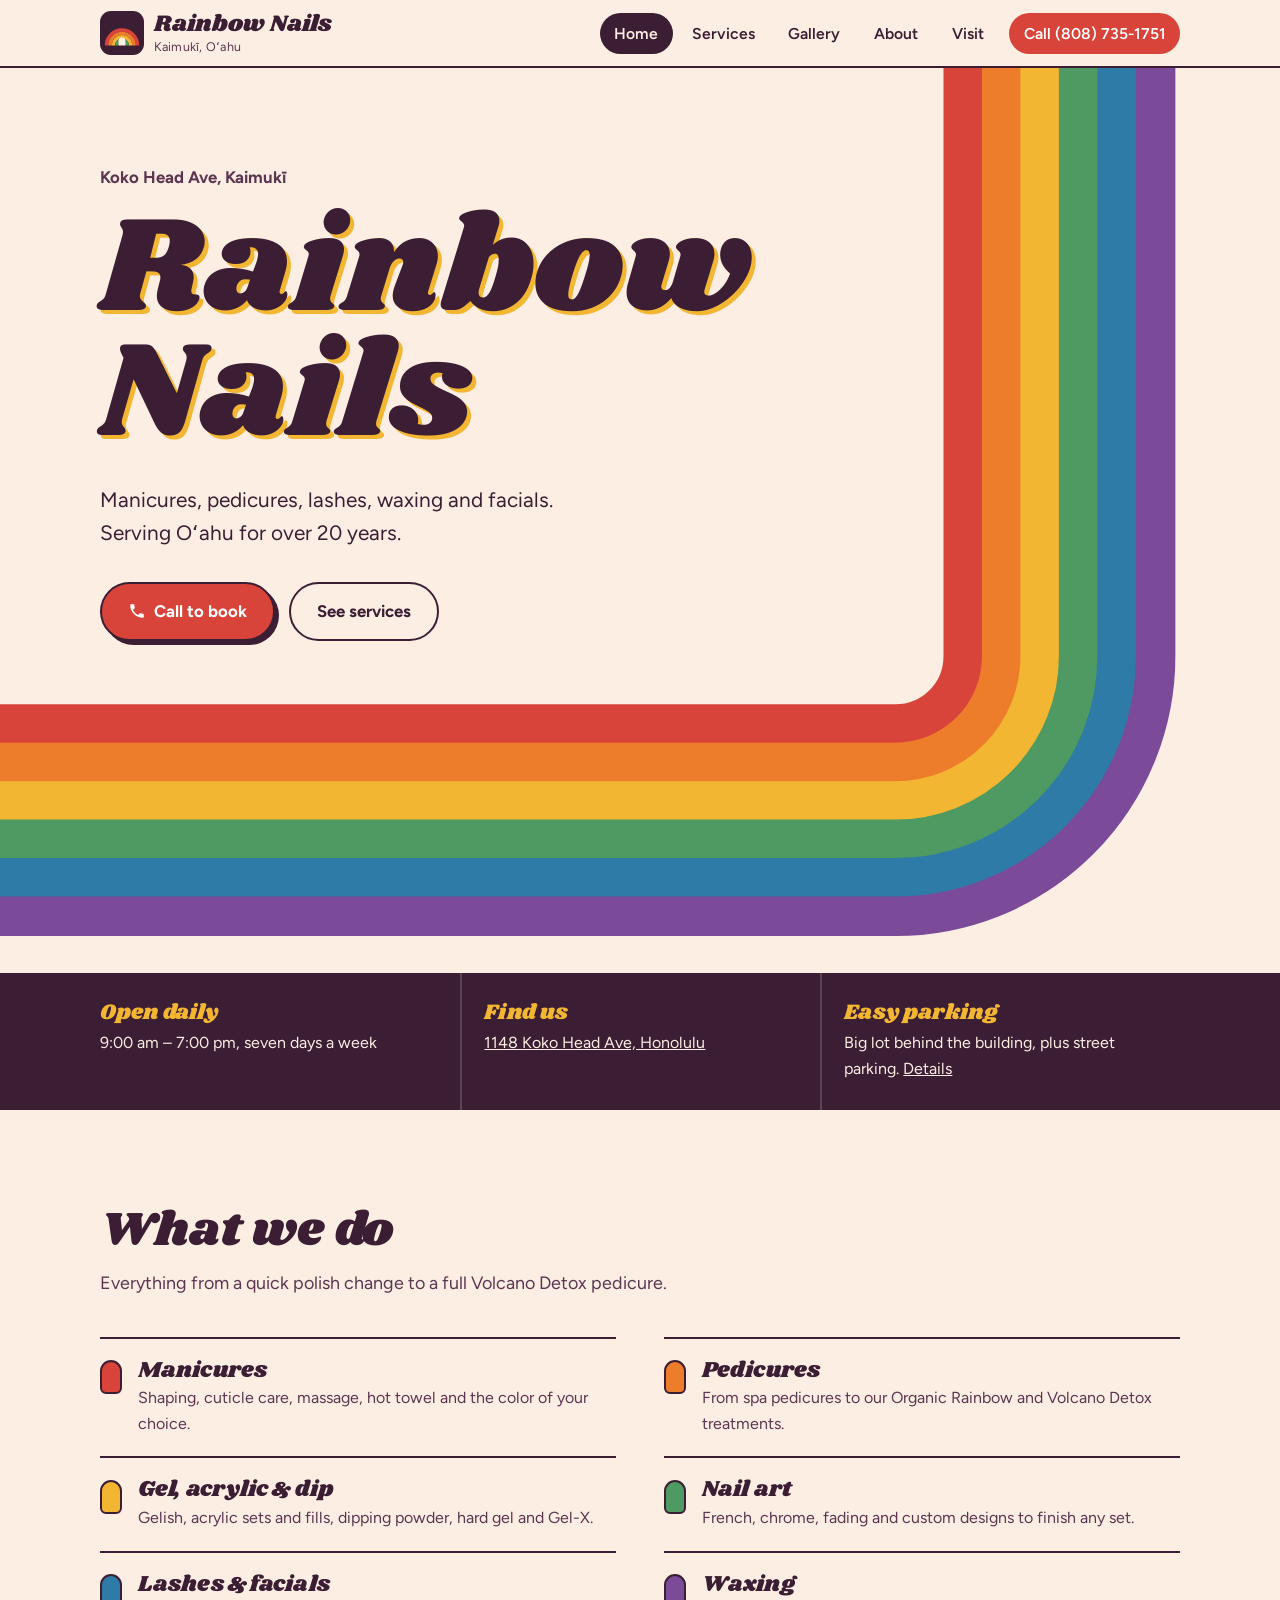
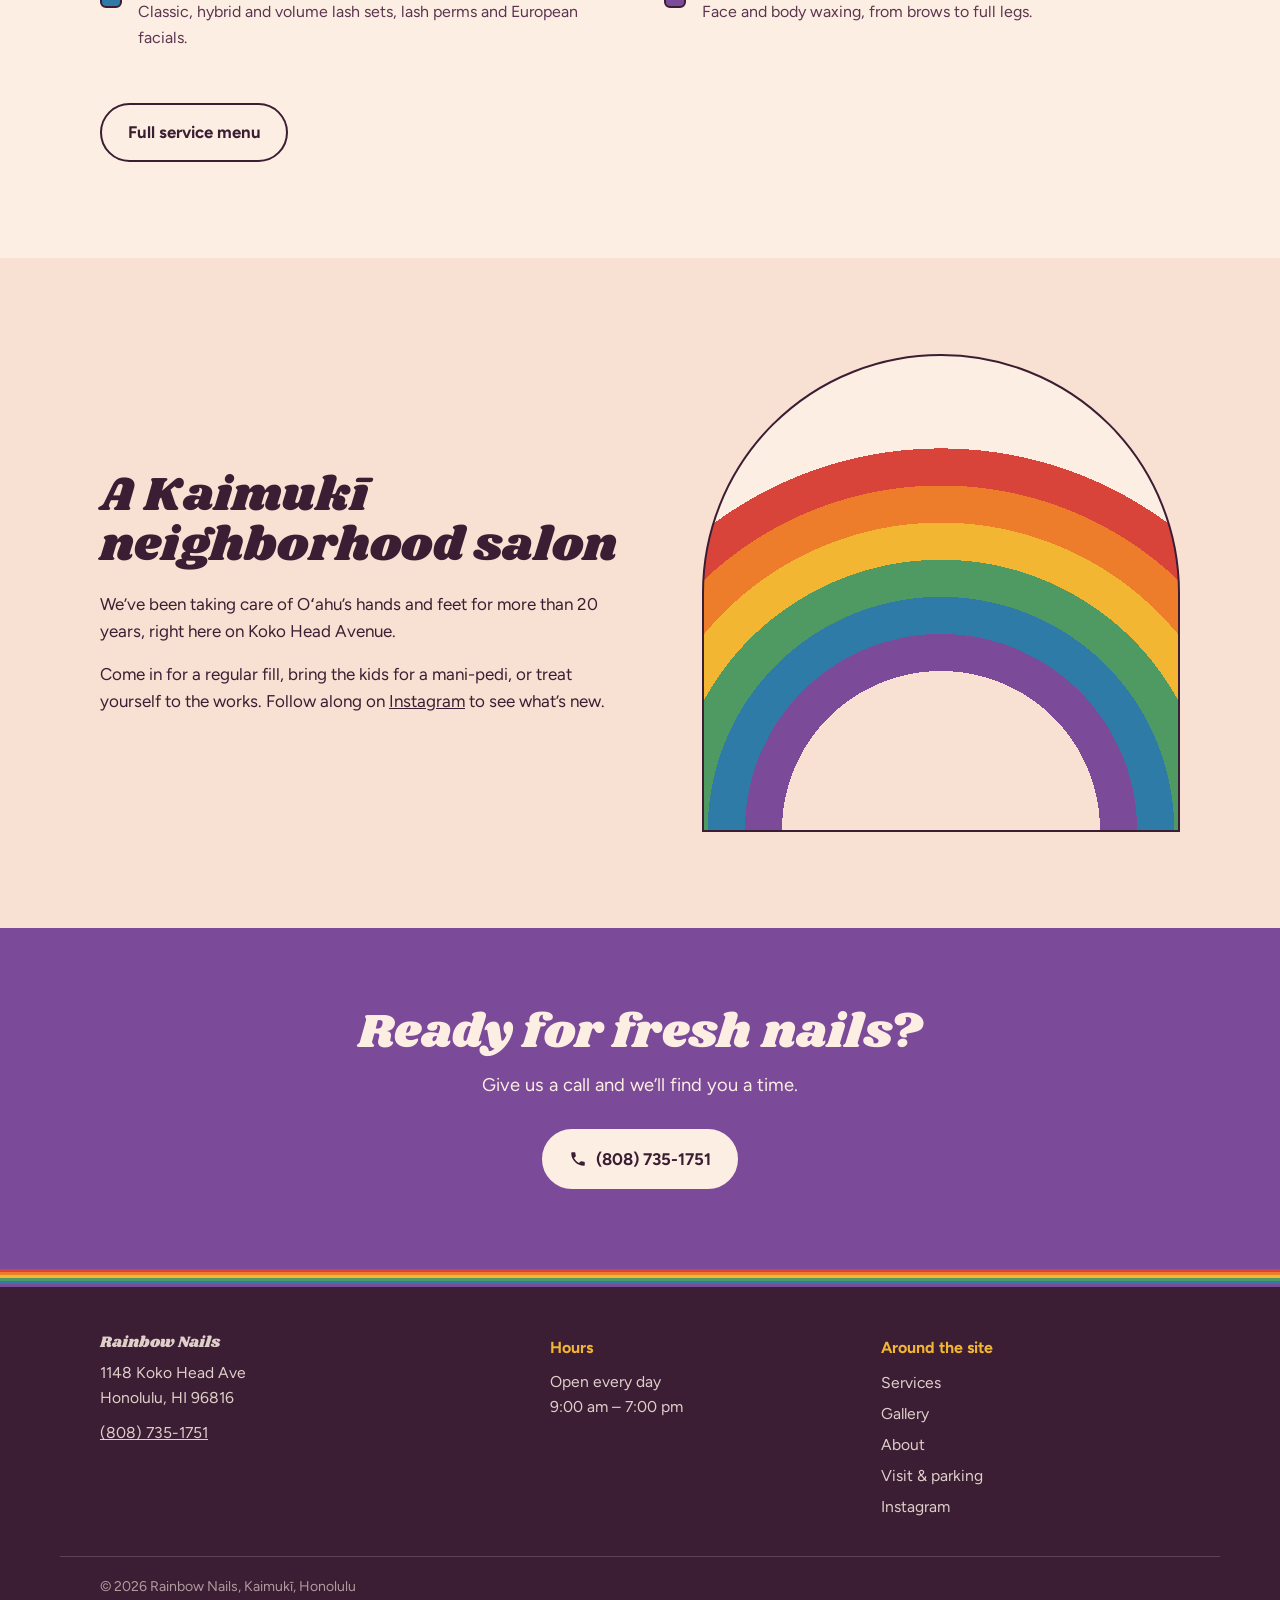
==== index.html @ c6ca8958 "Add files via upload" ====
<!DOCTYPE html>
<html lang="en">
<head>
  <meta charset="UTF-8" />
  <meta name="viewport" content="width=device-width, initial-scale=1.0" />
  <title>Rainbow Nails | Nail Salon in Kaimukī, Honolulu</title>
  <meta name="description" content="Rainbow Nails is a Kaimukī nail salon on Koko Head Ave serving Oʻahu for over 20 years. Manicures, pedicures, gel, acrylic, dip, lashes, waxing and facials. Open daily 9am–7pm." />
  <meta property="og:title" content="Rainbow Nails | Nail Salon in Kaimukī, Honolulu" />
  <meta property="og:description" content="Rainbow Nails is a Kaimukī nail salon on Koko Head Ave serving Oʻahu for over 20 years. Manicures, pedicures, gel, acrylic, dip, lashes, waxing and facials. Open daily 9am–7pm." />
  <meta property="og:image" content="og-image.png" />
  <meta name="theme-color" content="#3B1E33" />
  <link rel="icon" type="image/x-icon" href="favicon.ico" />
  <link rel="icon" type="image/svg+xml" href="logo-mark.svg" />
  <link rel="icon" type="image/png" sizes="16x16" href="favicon-16x16.png" />
  <link rel="icon" type="image/png" sizes="32x32" href="favicon-32x32.png" />
  <link rel="icon" type="image/png" sizes="192x192" href="favicon-192.png" />
  <link rel="apple-touch-icon" sizes="180x180" href="apple-touch-icon.png" />
  <link rel="preconnect" href="https://fonts.googleapis.com" />
  <link rel="preconnect" href="https://fonts.gstatic.com" crossorigin />
  <link href="https://fonts.googleapis.com/css2?family=Figtree:wght@400;600;700;800&family=Shrikhand&display=swap" rel="stylesheet" />
  <link rel="stylesheet" href="style.css" />
</head>
<body>

  <nav class="nav" aria-label="Main">
    <div class="nav-inner">
      <a href="index.html" class="nav-logo">
        <img src="logo-mark.svg" alt="" width="44" height="44" />
        <span class="nav-logo-text">Rainbow Nails<span class="nav-logo-sub">Kaimukī, Oʻahu</span></span>
      </a>
      <ul class="nav-links">
        <li><a href="index.html" class="active" aria-current="page">Home</a></li>
        <li><a href="services.html">Services</a></li>
        <li><a href="gallery.html">Gallery</a></li>
        <li><a href="about.html">About</a></li>
        <li><a href="contact.html">Visit</a></li>
        <li><a href="tel:+18087351751" class="nav-call">Call (808) 735-1751</a></li>
      </ul>
      <button class="nav-toggle" aria-label="Open menu" aria-expanded="false">&#9776;</button>
    </div>
  </nav>

  <main>
  <section class="hero">
    <svg class="hero-swoosh hero-swoosh--d" viewBox="0 0 1200 800" preserveAspectRatio="xMaxYMax slice" aria-hidden="true">
<path stroke="var(--r1)" stroke-width="35" d="M-20 580 H860 A60 60 0 0 0 920 520 V-60"/>
<path stroke="var(--r2)" stroke-width="35" d="M-20 614 H860 A94 94 0 0 0 954 520 V-60"/>
<path stroke="var(--r3)" stroke-width="35" d="M-20 648 H860 A128 128 0 0 0 988 520 V-60"/>
<path stroke="var(--r4)" stroke-width="35" d="M-20 682 H860 A162 162 0 0 0 1022 520 V-60"/>
<path stroke="var(--r5)" stroke-width="35" d="M-20 716 H860 A196 196 0 0 0 1056 520 V-60"/>
<path stroke="var(--r6)" stroke-width="35" d="M-20 750 H860 A230 230 0 0 0 1090 520 V-60"/>
    </svg>
    <div class="hero-text">
      <p class="hero-place">Koko Head Ave, Kaimukī</p>
      <h1>Rainbow Nails</h1>
      <p class="hero-sub">Manicures, pedicures, lashes, waxing and facials. Serving Oʻahu for over 20 years.</p>
      <div class="hero-actions">
        <a href="tel:+18087351751" class="btn btn-call"><svg viewBox="0 0 24 24" fill="currentColor" aria-hidden="true"><path d="M6.6 10.8a15.2 15.2 0 0 0 6.6 6.6l2.2-2.2a1 1 0 0 1 1-.25 11.4 11.4 0 0 0 3.6.57 1 1 0 0 1 1 1V20a1 1 0 0 1-1 1A17 17 0 0 1 3 4a1 1 0 0 1 1-1h3.5a1 1 0 0 1 1 1c0 1.25.2 2.45.57 3.57a1 1 0 0 1-.25 1z"/></svg> Call to book</a>
        <a href="services.html" class="btn btn-ghost">See services</a>
      </div>
    </div>
    <div class="hero-spacer">
      <svg class="hero-swoosh hero-swoosh--m" viewBox="0 0 400 240" preserveAspectRatio="xMaxYMax slice" aria-hidden="true">
<path stroke="var(--r1)" stroke-width="23" d="M-20 40 H240 A140 140 0 0 1 380 180 V300"/>
<path stroke="var(--r2)" stroke-width="23" d="M-20 62 H240 A118 118 0 0 1 358 180 V300"/>
<path stroke="var(--r3)" stroke-width="23" d="M-20 84 H240 A96 96 0 0 1 336 180 V300"/>
<path stroke="var(--r4)" stroke-width="23" d="M-20 106 H240 A74 74 0 0 1 314 180 V300"/>
<path stroke="var(--r5)" stroke-width="23" d="M-20 128 H240 A52 52 0 0 1 292 180 V300"/>
<path stroke="var(--r6)" stroke-width="23" d="M-20 150 H240 A30 30 0 0 1 270 180 V300"/>
      </svg>
    </div>
  </section>

  <section class="info-strip" aria-label="Quick info">
    <div class="wrap">
      <div class="info-item">
        <h3>Open daily</h3>
        <p>9:00 am – 7:00 pm, seven days a week</p>
      </div>
      <div class="info-item">
        <h3>Find us</h3>
        <p><a href="https://www.google.com/maps/dir/?api=1&destination=Rainbow+Nails,+1148+Koko+Head+Ave,+Honolulu,+HI+96816" target="_blank" rel="noopener">1148 Koko Head Ave, Honolulu</a></p>
      </div>
      <div class="info-item">
        <h3>Easy parking</h3>
        <p>Big lot behind the building, plus street parking. <a href="contact.html#parking">Details</a></p>
      </div>
    </div>
  </section>

  <section class="section">
    <div class="wrap">
      <div class="section-head">
        <h2>What we do</h2>
        <p>Everything from a quick polish change to a full Volcano Detox pedicure.</p>
      </div>
      <ul class="menu">
        <li><span class="chip c1"></span><div><h3>Manicures</h3><p>Shaping, cuticle care, massage, hot towel and the color of your choice.</p></div></li>
        <li><span class="chip c2"></span><div><h3>Pedicures</h3><p>From spa pedicures to our Organic Rainbow and Volcano Detox treatments.</p></div></li>
        <li><span class="chip c3"></span><div><h3>Gel, acrylic &amp; dip</h3><p>Gelish, acrylic sets and fills, dipping powder, hard gel and Gel-X.</p></div></li>
        <li><span class="chip c4"></span><div><h3>Nail art</h3><p>French, chrome, fading and custom designs to finish any set.</p></div></li>
        <li><span class="chip c5"></span><div><h3>Lashes &amp; facials</h3><p>Classic, hybrid and volume lash sets, lash perms and European facials.</p></div></li>
        <li><span class="chip c6"></span><div><h3>Waxing</h3><p>Face and body waxing, from brows to full legs.</p></div></li>
      </ul>
      <p style="margin-top:2rem"><a href="services.html" class="btn btn-ghost">Full service menu</a></p>
    </div>
  </section>

  <section class="section section--panel">
    <div class="wrap local">
      <div>
        <h2>A Kaimukī neighborhood salon</h2>
        <p style="margin-top:1.2rem">We&rsquo;ve been taking care of Oʻahu&rsquo;s hands and feet for more than 20 years, right here on Koko Head Avenue.</p>
        <p>Come in for a regular fill, bring the kids for a mani-pedi, or treat yourself to the works. Follow along on <a href="https://www.instagram.com/rainbownails.kaimuki/" target="_blank" rel="noopener">Instagram</a> to see what&rsquo;s new.</p>
      </div>
      <div class="local-art" aria-hidden="true"></div>
    </div>
  </section>

  <section class="cta-band">
    <h2>Ready for fresh nails?</h2>
    <p>Give us a call and we&rsquo;ll find you a time.</p>
    <a href="tel:+18087351751" class="btn btn-light"><svg viewBox="0 0 24 24" fill="currentColor" aria-hidden="true"><path d="M6.6 10.8a15.2 15.2 0 0 0 6.6 6.6l2.2-2.2a1 1 0 0 1 1-.25 11.4 11.4 0 0 0 3.6.57 1 1 0 0 1 1 1V20a1 1 0 0 1-1 1A17 17 0 0 1 3 4a1 1 0 0 1 1-1h3.5a1 1 0 0 1 1 1c0 1.25.2 2.45.57 3.57a1 1 0 0 1-.25 1z"/></svg> (808) 735-1751</a>
  </section>
  </main>

  <div class="stripes stripes--thin" aria-hidden="true"></div>
  <footer class="footer">
    <div class="footer-inner">
      <div>
        <p class="footer-logo">Rainbow Nails</p>
        <p>1148 Koko Head Ave<br>Honolulu, HI 96816</p>
        <p style="margin-top:.6rem"><a href="tel:+18087351751">(808) 735-1751</a></p>
      </div>
      <div>
        <h4>Hours</h4>
        <p>Open every day<br>9:00 am – 7:00 pm</p>
      </div>
      <div>
        <h4>Around the site</h4>
        <ul class="footer-links">
          <li><a href="services.html">Services</a></li>
          <li><a href="gallery.html">Gallery</a></li>
          <li><a href="about.html">About</a></li>
          <li><a href="contact.html">Visit &amp; parking</a></li>
          <li><a href="https://www.instagram.com/rainbownails.kaimuki/" target="_blank" rel="noopener">Instagram</a></li>
        </ul>
      </div>
    </div>
    <div class="footer-bottom">&copy; <span id="yr">2026</span> Rainbow Nails, Kaimukī, Honolulu</div>
  </footer>

  <a href="tel:+18087351751" class="call-bar"><svg viewBox="0 0 24 24" fill="currentColor" aria-hidden="true"><path d="M6.6 10.8a15.2 15.2 0 0 0 6.6 6.6l2.2-2.2a1 1 0 0 1 1-.25 11.4 11.4 0 0 0 3.6.57 1 1 0 0 1 1 1V20a1 1 0 0 1-1 1A17 17 0 0 1 3 4a1 1 0 0 1 1-1h3.5a1 1 0 0 1 1 1c0 1.25.2 2.45.57 3.57a1 1 0 0 1-.25 1z"/></svg> Call to book</a>

  <script src="nav.js"></script>
</body>
</html>
---- style.css ----
/* ==========================================================
   Rainbow Nails — Kaimukī, Oʻahu
   Kaimukī Retro: 70s rainbow stripes, plum ink, peach paper
   ========================================================== */

:root {
  /* Base */
  --paper:   #FDEEE4;   /* peach-pink paper */
  --paper-2: #F8E0D2;   /* deeper panel */
  --plum:    #3B1E33;   /* ink + dark surfaces */
  --plum-2:  #5C3550;   /* secondary text */
  --white:   #FFFFFF;

  /* The rainbow, in stripe order */
  --r1: #D9443A;  /* tomato   */
  --r2: #EE7D2B;  /* tangerine*/
  --r3: #F2B632;  /* marigold */
  --r4: #4E9A62;  /* palm     */
  --r5: #2D7BA6;  /* lagoon   */
  --r6: #7B4A98;  /* orchid   */

  --display: "Shrikhand", "Cooper Black", Georgia, serif;
  --body: "Figtree", "Helvetica Neue", Arial, sans-serif;

  --max: 1160px;
  --gutter: clamp(16px, 4vw, 40px);
  --radius-pill: 999px;
  --radius-lg: 28px;
}

*, *::before, *::after { box-sizing: border-box; margin: 0; padding: 0; }
html { scroll-behavior: smooth; }
@media (prefers-reduced-motion: reduce) { html { scroll-behavior: auto; } }

body {
  font-family: var(--body);
  font-size: 1.0625rem;
  line-height: 1.6;
  color: var(--plum);
  background: var(--paper);
  -webkit-font-smoothing: antialiased;
  overflow-x: hidden;
}

img { max-width: 100%; display: block; }
a { color: inherit; }
:focus-visible { outline: 3px solid var(--r5); outline-offset: 3px; border-radius: 6px; }

.wrap { max-width: var(--max); margin: 0 auto; padding: 0 var(--gutter); }

h1, h2, h3 { font-family: var(--display); font-weight: 400; line-height: 1.05; letter-spacing: .005em; }
h2 { font-size: clamp(2rem, 4.5vw, 3rem); }
h3 { font-size: 1.5rem; }
p { max-width: 62ch; }

/* ---------- Stripe band (reused) ---------- */
.stripes {
  height: 36px;
  background: linear-gradient(to bottom,
    var(--r1) 0 16.66%, var(--r2) 0 33.33%, var(--r3) 0 50%,
    var(--r4) 0 66.66%, var(--r5) 0 83.33%, var(--r6) 0 100%);
}
.stripes--thin { height: 18px; }

/* ---------- Nav ---------- */
.nav {
  position: sticky; top: 0; z-index: 50;
  background: var(--paper);
  border-bottom: 2px solid var(--plum);
}
.nav-inner {
  max-width: var(--max); margin: 0 auto; padding: .7rem var(--gutter);
  display: flex; align-items: center; justify-content: space-between; gap: 1rem;
}
.nav-logo { display: flex; align-items: center; gap: .6rem; text-decoration: none; }
.nav-logo img { width: 44px; height: 44px; }
.nav-logo-text { font-family: var(--display); font-size: 1.45rem; line-height: 1; }
.nav-logo-sub { display: block; font-family: var(--body); font-size: .78rem; color: var(--plum-2); margin-top: .25rem; letter-spacing: .02em; }

.nav-links { list-style: none; display: flex; align-items: center; gap: .3rem; }
.nav-links a {
  display: block; padding: .5rem .9rem; border-radius: var(--radius-pill);
  text-decoration: none; font-weight: 600; font-size: .98rem;
}
.nav-links a:hover { background: var(--paper-2); }
.nav-links a.active { background: var(--plum); color: var(--paper); }
.nav-links a.nav-call { background: var(--r1); color: var(--white); margin-left: .4rem; }
.nav-links a.nav-call:hover { background: #c23a31; }

.nav-toggle {
  display: none; background: none; border: 2px solid var(--plum); border-radius: 12px;
  width: 46px; height: 42px; font-size: 1.3rem; color: var(--plum); cursor: pointer;
}

/* ---------- Buttons ---------- */
.btn {
  display: inline-flex; align-items: center; gap: .55rem;
  padding: .9rem 1.6rem; border-radius: var(--radius-pill);
  font-family: var(--body); font-weight: 700; font-size: 1.05rem;
  text-decoration: none; border: 2px solid var(--plum); cursor: pointer;
  transition: transform .15s ease, box-shadow .15s ease;
}
.btn-call { background: var(--r1); color: var(--white); border-color: var(--plum); box-shadow: 4px 4px 0 var(--plum); }
.btn-call:hover { transform: translate(-2px,-2px); box-shadow: 6px 6px 0 var(--plum); }
.btn-ghost { background: transparent; color: var(--plum); }
.btn-ghost:hover { background: var(--paper-2); }
.btn-light { background: var(--paper); color: var(--plum); border-color: var(--paper); }
.btn-light:hover { background: var(--white); }
.btn svg { width: 18px; height: 18px; flex: none; }

/* ---------- Home hero ---------- */
.hero {
  position: relative; overflow: hidden;
  min-height: min(720px, 88vh);
  display: flex; flex-direction: column;
}
.hero-text {
  position: relative; z-index: 2;
  max-width: var(--max); width: 100%; margin: 0 auto;
  padding: clamp(3rem, 8vw, 6rem) var(--gutter) 2rem;
}
.hero-place { font-weight: 700; color: var(--plum-2); font-size: 1.05rem; margin-bottom: 1rem; }
.hero h1 {
  font-size: clamp(3.6rem, 11vw, 8.5rem);
  line-height: .92;
  color: var(--plum);
  text-shadow: 4px 4px 0 var(--r3);
  max-width: 9ch;
}
.hero-sub { font-size: clamp(1.1rem, 2vw, 1.3rem); margin: 1.6rem 0 2rem; max-width: 36ch; }
.hero-actions { display: flex; flex-wrap: wrap; gap: .9rem; align-items: center; }
.hero-hours { font-weight: 600; color: var(--plum-2); }

.hero-swoosh {
  position: absolute; z-index: 1; left: 0; bottom: 0;
  width: 100%; height: 100%;
  pointer-events: none;
}
.hero-swoosh path {
  fill: none; stroke-linecap: butt;
  stroke-dasharray: 2600; stroke-dashoffset: 2600;
  animation: draw 1.6s cubic-bezier(.6,.05,.25,1) forwards;
}
.hero-swoosh path:nth-child(2) { animation-delay: .08s; }
.hero-swoosh path:nth-child(3) { animation-delay: .16s; }
.hero-swoosh path:nth-child(4) { animation-delay: .24s; }
.hero-swoosh path:nth-child(5) { animation-delay: .32s; }
.hero-swoosh path:nth-child(6) { animation-delay: .40s; }
@keyframes draw { to { stroke-dashoffset: 0; } }
@media (prefers-reduced-motion: reduce) {
  .hero-swoosh path { animation: none; stroke-dashoffset: 0; }
}
.hero-spacer { flex: 1; min-height: 300px; position: relative; }
.hero-swoosh--m { display: none; position: absolute; inset: auto 0 0 0; height: 240px; }

/* ---------- Info strip (hours / location / parking) ---------- */
.info-strip { background: var(--plum); color: var(--paper); }
.info-strip .wrap {
  display: grid; grid-template-columns: repeat(3, 1fr); gap: 0;
}
.info-item { padding: 1.8rem 1.4rem; border-left: 2px solid rgba(253,238,228,.18); }
.info-item:first-child { border-left: 0; padding-left: 0; }
.info-item h3 { font-size: 1.35rem; margin-bottom: .35rem; color: var(--r3); }
.info-item p { font-size: 1rem; }
.info-item a { color: var(--paper); }

/* ---------- Sections ---------- */
.section { padding: clamp(3.5rem, 8vw, 6rem) 0; }
.section--panel { background: var(--paper-2); }
.section-head { margin-bottom: 2.4rem; }
.section-head p { margin-top: .8rem; font-size: 1.12rem; color: var(--plum-2); }

/* Service list on home: color-chip rows */
.menu { list-style: none; display: grid; grid-template-columns: repeat(2, 1fr); gap: 0 3rem; }
.menu li {
  display: grid; grid-template-columns: 22px 1fr; gap: 1rem; align-items: start;
  padding: 1.25rem 0; border-top: 2px solid var(--plum);
}
.chip { width: 22px; height: 34px; border-radius: 11px 11px 6px 6px; border: 2px solid var(--plum); margin-top: .1rem; }
.menu h3 { font-size: 1.4rem; margin-bottom: .2rem; }
.menu p { color: var(--plum-2); font-size: 1rem; }

.c1 { background: var(--r1); } .c2 { background: var(--r2); } .c3 { background: var(--r3); }
.c4 { background: var(--r4); } .c5 { background: var(--r5); } .c6 { background: var(--r6); }

/* Neighborhood block */
.local {
  display: grid; grid-template-columns: 1.1fr 1fr; gap: clamp(2rem, 6vw, 5rem); align-items: center;
}
.local p + p { margin-top: 1rem; }
.local-art {
  aspect-ratio: 1 / 1; border-radius: 50% 50% 0 0; border: 2px solid var(--plum);
  background:
    radial-gradient(circle at 50% 100%,
      var(--paper-2) 0 30%, var(--r6) 30% 37%, var(--r5) 37% 44%, var(--r4) 44% 51%,
      var(--r3) 51% 58%, var(--r2) 58% 65%, var(--r1) 65% 72%, var(--paper) 72%);
  overflow: hidden;
}

/* CTA band */
.cta-band { background: var(--r6); color: var(--paper); text-align: center; padding: clamp(3rem, 7vw, 5rem) var(--gutter); }
.cta-band h2 { color: var(--paper); margin-bottom: .8rem; }
.cta-band p { margin: 0 auto 1.8rem; font-size: 1.15rem; }

/* ---------- Page header (inner pages) ---------- */
.page-header { padding: clamp(3rem, 7vw, 5rem) 0 clamp(2rem, 4vw, 3rem); }
.page-header h1 { font-size: clamp(3rem, 8vw, 5.5rem); text-shadow: 3px 3px 0 var(--r3); }
.page-header p { margin-top: 1rem; font-size: 1.2rem; color: var(--plum-2); max-width: 46ch; }

/* ---------- Services page ---------- */
.svc-group { padding: 2.5rem 0; border-top: 2px solid var(--plum); display: grid; grid-template-columns: 300px 1fr; gap: 2rem; }
.svc-group:last-child { border-bottom: 2px solid var(--plum); }
.svc-group-title { display: flex; gap: 1rem; align-items: flex-start; }
.svc-group-title h2 { font-size: clamp(1.9rem, 3.5vw, 2.4rem); }
.svc-items { list-style: none; display: grid; grid-template-columns: repeat(2, 1fr); gap: 1.6rem 2.5rem; }
.svc-items h3 { font-family: var(--body); font-weight: 700; font-size: 1.12rem; line-height: 1.3; margin-bottom: .25rem; }
.svc-items p { color: var(--plum-2); font-size: 1rem; }
.note {
  margin-top: 2.5rem; padding: 1.4rem 1.6rem; border-radius: 18px;
  background: var(--paper-2); border: 2px dashed var(--plum-2);
}

/* ---------- Gallery ---------- */
.gallery-grid { display: grid; grid-template-columns: repeat(4, 1fr); gap: 14px; }
.g-tile {
  aspect-ratio: 4 / 5; border-radius: 120px 120px 18px 18px; overflow: hidden;
  border: 2px solid var(--plum); position: relative;
}
.g-tile img { width: 100%; height: 100%; object-fit: cover; }
.g-tile.placeholder { display: flex; align-items: flex-end; justify-content: center; padding-bottom: 1.2rem; }
.g-tile.placeholder span {
  background: var(--paper); border: 2px solid var(--plum); border-radius: var(--radius-pill);
  padding: .3rem .9rem; font-size: .88rem; font-weight: 700;
}
.g-tile.wide { grid-column: span 2; aspect-ratio: auto; border-radius: 18px; }

/* ---------- About ---------- */
.about-grid { display: grid; grid-template-columns: 1.2fr 1fr; gap: clamp(2rem, 6vw, 5rem); align-items: start; }
.about-grid p + p { margin-top: 1rem; }
.about-photo { aspect-ratio: 4 / 5; border-radius: 160px 160px 22px 22px; border: 2px solid var(--plum); background: var(--r5); display: flex; align-items: flex-end; justify-content: center; padding-bottom: 1.2rem; }
.about-photo span { background: var(--paper); border: 2px solid var(--plum); border-radius: var(--radius-pill); padding: .3rem .9rem; font-size: .88rem; font-weight: 700; }
.values { list-style: none; display: grid; grid-template-columns: repeat(3, 1fr); gap: 2rem; }
.values li { border-top: 6px solid; padding-top: 1rem; }
.values li:nth-child(1) { border-color: var(--r1); }
.values li:nth-child(2) { border-color: var(--r3); }
.values li:nth-child(3) { border-color: var(--r5); }
.values h3 { margin-bottom: .4rem; }
.values p { color: var(--plum-2); }

/* ---------- Contact / Visit ---------- */
.visit-grid { display: grid; grid-template-columns: 1fr 1.25fr; gap: clamp(2rem, 5vw, 4rem); align-items: start; }
.visit-block { padding: 1.5rem 0; border-top: 2px solid var(--plum); }
.visit-block:first-child { border-top: 0; padding-top: 0; }
.visit-block h2 { font-size: 1.8rem; margin-bottom: .6rem; }
.visit-block p + p { margin-top: .6rem; }
.phone-big { font-family: var(--display); font-size: clamp(2rem, 5vw, 2.6rem); text-decoration: none; display: inline-block; margin: .2rem 0 1rem; }
.phone-big:hover { color: var(--r1); }

.hours { width: 100%; max-width: 360px; border-collapse: collapse; }
.hours td { padding: .38rem 0; border-bottom: 1px dashed rgba(59,30,51,.3); }
.hours td:last-child { text-align: right; font-weight: 600; }
.hours tr.today td { color: var(--r1); font-weight: 700; }

.parking { list-style: none; display: grid; gap: .9rem; }
.parking li { display: grid; grid-template-columns: 40px 1fr; gap: .9rem; align-items: start; }
.p-badge {
  width: 40px; height: 40px; border-radius: 10px; border: 2px solid var(--plum);
  display: grid; place-items: center; font-weight: 800; font-size: 1.1rem; color: var(--white);
}
.parking strong { display: block; }
.parking div span { display: block; color: var(--plum-2); font-size: 1rem; }

.map-frame {
  border: 2px solid var(--plum); border-radius: var(--radius-lg); overflow: hidden;
  box-shadow: 8px 8px 0 var(--r5); background: var(--paper-2);
}
.map-frame iframe { width: 100%; height: 480px; border: 0; display: block; }
.map-links { margin-top: 1.4rem; display: flex; flex-wrap: wrap; gap: .8rem; }

/* ---------- Footer ---------- */
.footer { background: var(--plum); color: var(--paper); }
.footer-inner {
  max-width: var(--max); margin: 0 auto; padding: 3rem var(--gutter) 2.2rem;
  display: grid; grid-template-columns: 1.4fr 1fr 1fr; gap: 2rem;
}
.footer-logo { font-family: var(--display); font-size: 1.8rem; line-height: 1; margin-bottom: .6rem; }
.footer p, .footer a { font-size: .98rem; color: rgba(253,238,228,.85); }
.footer h4 { font-family: var(--body); font-weight: 700; font-size: 1rem; color: var(--r3); margin-bottom: .5rem; }
.footer-links { list-style: none; display: grid; gap: .25rem; }
.footer-links a { text-decoration: none; }
.footer-links a:hover { color: var(--white); text-decoration: underline; }
.footer-bottom { max-width: var(--max); margin: 0 auto; padding: 1.2rem var(--gutter) 2rem; border-top: 1px solid rgba(253,238,228,.18); font-size: .88rem; color: rgba(253,238,228,.6); }

/* Mobile call bar */
.call-bar { display: none; }

/* ---------- 404 ---------- */
.notfound { text-align: center; padding: 6rem var(--gutter); }
.notfound h1 { font-size: clamp(4rem, 14vw, 8rem); text-shadow: 4px 4px 0 var(--r3); }
.notfound p { margin: 1rem auto 2rem; }

/* ---------- Responsive ---------- */
@media (max-width: 960px) {
  .svc-group { grid-template-columns: 1fr; gap: 1.4rem; }
  .gallery-grid { grid-template-columns: repeat(3, 1fr); }
  .g-tile.wide { grid-column: span 3; }
  .footer-inner { grid-template-columns: 1fr 1fr; }
  .footer-inner > div:first-child { grid-column: 1 / -1; }
}

@media (max-width: 820px) {
  .nav-toggle { display: block; }
  .nav-links {
    display: none; position: absolute; left: 0; right: 0; top: 100%;
    flex-direction: column; align-items: stretch; gap: .2rem;
    background: var(--paper); border-bottom: 2px solid var(--plum);
    padding: .6rem var(--gutter) 1rem;
  }
  .nav-links.open { display: flex; }
  .nav-links a { padding: .8rem 1rem; font-size: 1.05rem; }
  .nav-links a.nav-call { margin-left: 0; text-align: center; }

  .info-strip .wrap { grid-template-columns: 1fr; }
  .info-item { border-left: 0; border-top: 2px solid rgba(253,238,228,.18); padding: 1.4rem 0; }
  .info-item:first-child { border-top: 0; }

  .menu { grid-template-columns: 1fr; }
  .local, .about-grid, .visit-grid { grid-template-columns: 1fr; }
  .local-art { max-width: 340px; }
  .values { grid-template-columns: 1fr; }
  .svc-items { grid-template-columns: 1fr; }
  .map-frame iframe { height: 360px; }

  .hero-swoosh--d { display: none; }
  .hero-swoosh--m { display: block; }
  .hero { min-height: 0; }
  .hero-spacer { min-height: 240px; }
  .call-bar {
    display: flex; position: fixed; left: 12px; right: 12px; bottom: 12px; z-index: 60;
    justify-content: center; align-items: center; gap: .6rem;
    padding: .95rem 1rem; border-radius: var(--radius-pill);
    background: var(--r1); color: var(--white); text-decoration: none; font-weight: 800;
    border: 2px solid var(--plum); box-shadow: 4px 4px 0 var(--plum);
  }
  .call-bar svg { width: 18px; height: 18px; }
  body { padding-bottom: 84px; }
}

@media (max-width: 560px) {
  .nav-logo-sub { display: none; }
  .gallery-grid { grid-template-columns: repeat(2, 1fr); gap: 10px; }
  .g-tile.wide { grid-column: span 2; }
  .g-tile { border-radius: 90px 90px 14px 14px; }
  .footer-inner { grid-template-columns: 1fr; }
}
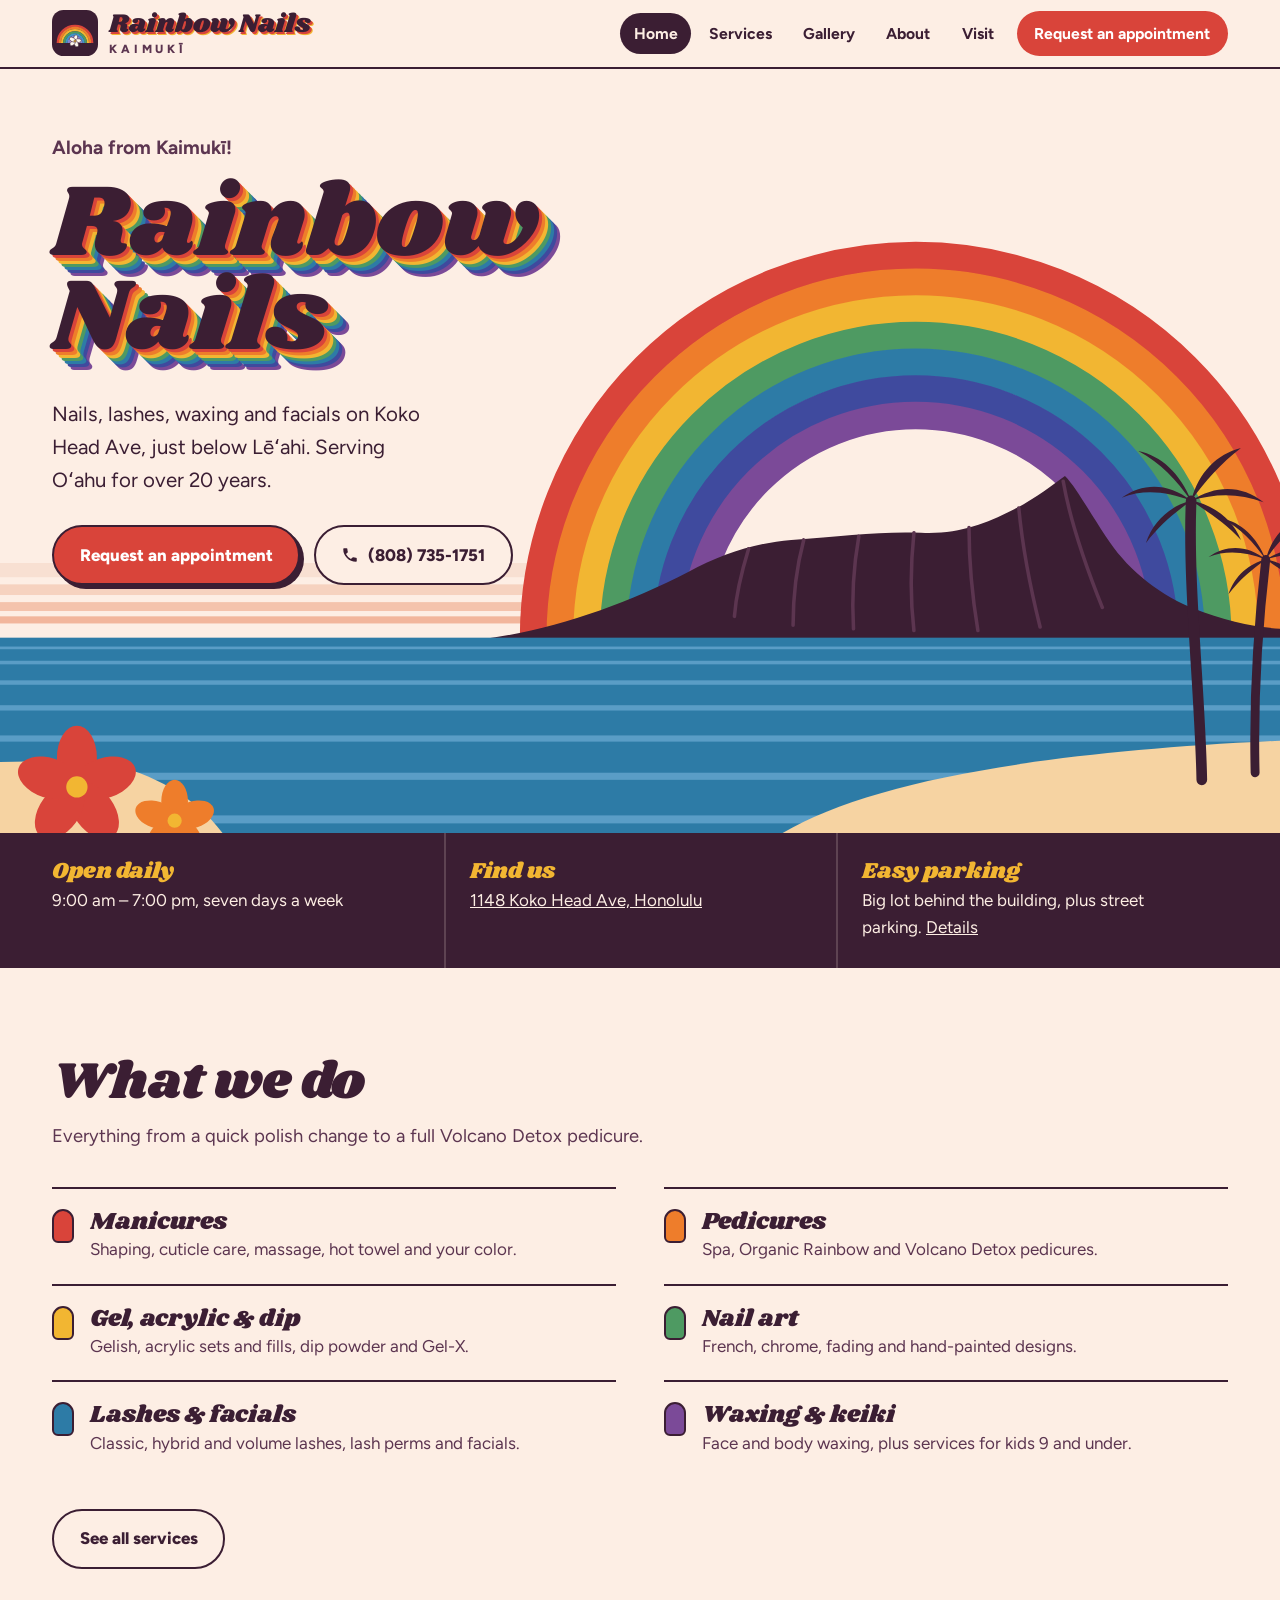
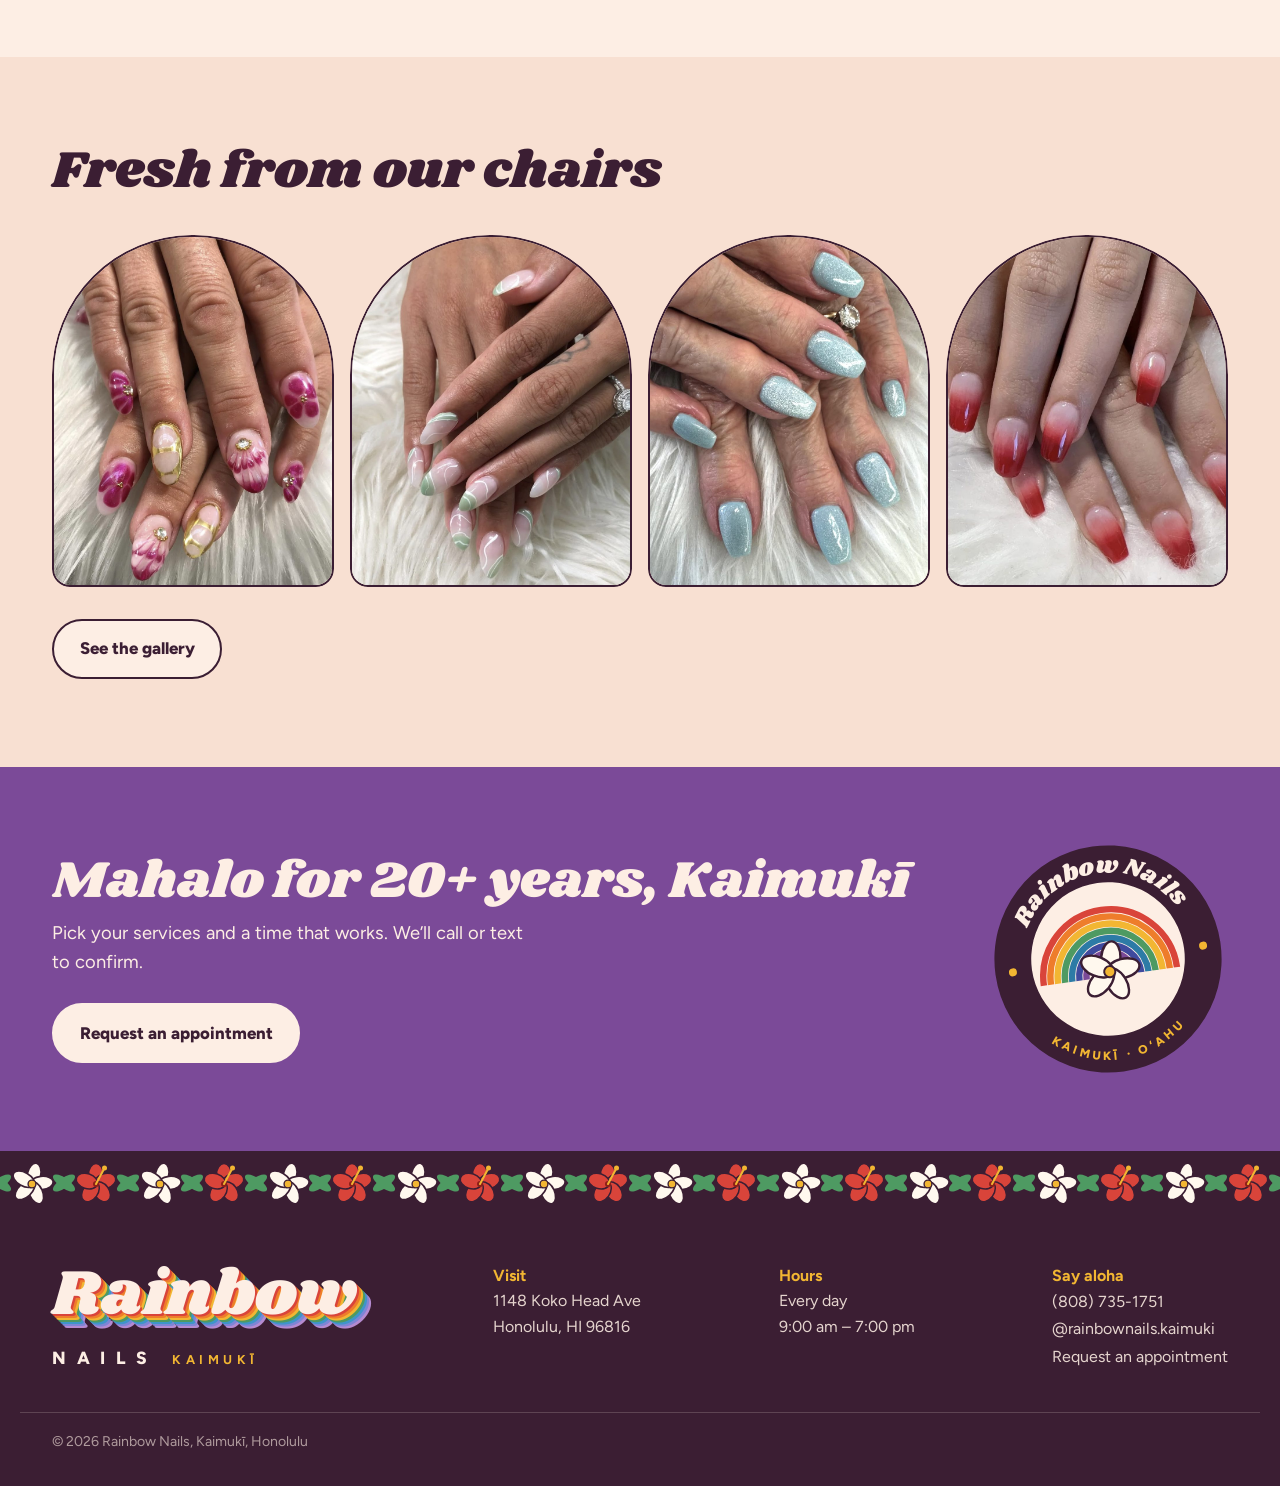
==== commit 34086b90: "Add files via upload" ====
--- a/index.html
+++ b/index.html
@@ -10,7 +10,6 @@
   <meta property="og:image" content="og-image.png" />
   <meta name="theme-color" content="#3B1E33" />
   <link rel="icon" type="image/x-icon" href="favicon.ico" />
-  <link rel="icon" type="image/svg+xml" href="logo-mark.svg" />
   <link rel="icon" type="image/png" sizes="16x16" href="favicon-16x16.png" />
   <link rel="icon" type="image/png" sizes="32x32" href="favicon-32x32.png" />
   <link rel="icon" type="image/png" sizes="192x192" href="favicon-192.png" />
@@ -24,9 +23,9 @@
 
   <nav class="nav" aria-label="Main">
     <div class="nav-inner">
-      <a href="index.html" class="nav-logo">
-        <img src="logo-mark.svg" alt="" width="44" height="44" />
-        <span class="nav-logo-text">Rainbow Nails<span class="nav-logo-sub">Kaimukī, Oʻahu</span></span>
+      <a href="index.html" class="nav-logo" aria-label="Rainbow Nails, Kaimukī, home">
+        <svg viewBox="0 0 64 64" aria-hidden="true"><rect width="64" height="64" rx="16" fill="#3B1E33"/><g fill="none" stroke-width="3.1"><path stroke="#D9443A" d="M8 46 A24 24 0 0 1 56 46"/><path stroke="#EE7D2B" d="M11 46 A21 21 0 0 1 53 46"/><path stroke="#F2B632" d="M14 46 A18 18 0 0 1 50 46"/><path stroke="#4E9A62" d="M17 46 A15 15 0 0 1 47 46"/><path stroke="#3E95C9" d="M20 46 A12 12 0 0 1 44 46"/><path stroke="#7D86D6" d="M23 46 A9 9 0 0 1 41 46"/><path stroke="#B48AD0" d="M26 46 A6 6 0 0 1 38 46"/></g><g transform="translate(32 43.2) scale(0.23)"><g fill="#FFF8EE" stroke="#3B1E33" stroke-width="3"><ellipse cx="0" cy="-17" rx="12" ry="21" transform="rotate(12)"/><ellipse cx="0" cy="-17" rx="12" ry="21" transform="rotate(84)"/><ellipse cx="0" cy="-17" rx="12" ry="21" transform="rotate(156)"/><ellipse cx="0" cy="-17" rx="12" ry="21" transform="rotate(228)"/><ellipse cx="0" cy="-17" rx="12" ry="21" transform="rotate(300)"/></g><circle r="7" fill="#F2B632" stroke="#3B1E33" stroke-width="2.5"/></g></svg>
+        <span class="nav-logo-text">Rainbow Nails<span class="nav-logo-sub">KAIMUKĪ</span></span>
       </a>
       <ul class="nav-links">
         <li><a href="index.html" class="active" aria-current="page">Home</a></li>
@@ -34,7 +33,7 @@
         <li><a href="gallery.html">Gallery</a></li>
         <li><a href="about.html">About</a></li>
         <li><a href="contact.html">Visit</a></li>
-        <li><a href="tel:+18087351751" class="nav-call">Call (808) 735-1751</a></li>
+        <li><a href="book.html" class="nav-cta">Request an appointment</a></li>
       </ul>
       <button class="nav-toggle" aria-label="Open menu" aria-expanded="false">&#9776;</button>
     </div>
@@ -42,49 +41,25 @@
 
   <main>
   <section class="hero">
-    <svg class="hero-swoosh hero-swoosh--d" viewBox="0 0 1200 800" preserveAspectRatio="xMaxYMax slice" aria-hidden="true">
-<path stroke="var(--r1)" stroke-width="35" d="M-20 580 H860 A60 60 0 0 0 920 520 V-60"/>
-<path stroke="var(--r2)" stroke-width="35" d="M-20 614 H860 A94 94 0 0 0 954 520 V-60"/>
-<path stroke="var(--r3)" stroke-width="35" d="M-20 648 H860 A128 128 0 0 0 988 520 V-60"/>
-<path stroke="var(--r4)" stroke-width="35" d="M-20 682 H860 A162 162 0 0 0 1022 520 V-60"/>
-<path stroke="var(--r5)" stroke-width="35" d="M-20 716 H860 A196 196 0 0 0 1056 520 V-60"/>
-<path stroke="var(--r6)" stroke-width="35" d="M-20 750 H860 A230 230 0 0 0 1090 520 V-60"/>
-    </svg>
+    <svg class="hero-scene" viewBox="-480 0 1920 860" preserveAspectRatio="xMaxYMax slice" aria-hidden="true"><rect x="-480" width="1920" height="860" fill="#FDEEE4"/><rect x="-480" y="556" width="1920" height="16" fill="#F8E0D2"/><rect x="-480" y="580" width="1920" height="12" fill="#F6D2BF"/><rect x="-480" y="600" width="1920" height="10" fill="#F4C3AC"/><rect x="-480" y="616" width="1920" height="8" fill="#F2B69C"/><g fill="none" stroke-width="31"><path class="rn-arc" stroke="#D9443A" d="M600 640 A430 430 0 0 1 1460 640"/><path class="rn-arc" stroke="#EE7D2B" d="M630 640 A400 400 0 0 1 1430 640"/><path class="rn-arc" stroke="#F2B632" d="M660 640 A370 370 0 0 1 1400 640"/><path class="rn-arc" stroke="#4E9A62" d="M690 640 A340 340 0 0 1 1370 640"/><path class="rn-arc" stroke="#2D7BA6" d="M720 640 A310 310 0 0 1 1340 640"/><path class="rn-arc" stroke="#3F4A9E" d="M750 640 A280 280 0 0 1 1310 640"/><path class="rn-arc" stroke="#7B4A98" d="M780 640 A250 250 0 0 1 1280 640"/></g><path fill="#3B1E33" d="M540 642 C620 632 700 604 774 566 C812 546 846 534 890 530 C948 526 992 520 1036 522 C1078 524 1108 512 1138 497 C1164 484 1184 468 1198 458 C1210 470 1224 496 1244 526 C1266 560 1298 588 1340 606 C1380 622 1412 628 1440 630 L1440 642 Z"/><g fill="none" stroke="#5C3550" stroke-width="4" stroke-linecap="round"><path d="M842 540 C834 566 828 590 826 616"/><path d="M904 530 C896 560 892 590 892 626"/><path d="M966 526 C960 560 958 596 960 630"/><path d="M1028 522 C1024 560 1024 598 1028 632"/><path d="M1090 516 C1090 556 1094 596 1100 632"/><path d="M1146 494 C1150 536 1158 580 1170 628"/><path d="M1196 464 C1204 510 1220 556 1240 606"/></g><rect x="-480" y="640" width="1920" height="220" fill="#2D7BA6"/><g fill="#5A9DC6"><rect x="-480" y="650" width="1920" height="3"/><rect x="-480" y="666" width="1920" height="4"/><rect x="-480" y="688" width="1920" height="5"/><rect x="-480" y="716" width="1920" height="6"/><rect x="-480" y="750" width="1920" height="7"/><rect x="-480" y="792" width="1920" height="8"/><rect x="-480" y="840" width="1920" height="9"/></g><path fill="#F6D3A2" d="M880 860 C980 800 1180 768 1440 756 L1440 860 Z"/><path fill="#F6D3A2" d="M-480 860 L-480 800 C-200 790 60 772 120 782 C170 792 220 820 250 860 Z"/><path fill="none" stroke="#3B1E33" stroke-width="12" stroke-linecap="round" d="M1352 800 C1350 700 1336 580 1340 486"/><path fill="none" stroke="#3B1E33" stroke-width="10" stroke-linecap="round" d="M1412 792 C1410 710 1416 620 1424 552"/><g fill="#3B1E33" transform="translate(1340 486) scale(0.85)"><path d="M0 0 C-30 -24 -64 -24 -92 -4 C-62 -16 -32 -12 0 0 Z"/><path d="M0 0 C-14 -36 -40 -60 -70 -66 C-40 -50 -20 -28 0 0 Z"/><path d="M0 0 C10 -38 34 -62 66 -70 C40 -50 18 -26 0 0 Z"/><path d="M0 0 C34 -22 68 -20 96 2 C64 -10 32 -10 0 0 Z"/><path d="M0 0 C26 4 54 22 66 52 C46 30 24 16 0 0 Z"/><path d="M0 0 C-26 6 -50 26 -60 56 C-42 32 -22 16 0 0 Z"/></g><g fill="#3B1E33" transform="translate(1424 552) scale(0.7)"><path d="M0 0 C-30 -24 -64 -24 -92 -4 C-62 -16 -32 -12 0 0 Z"/><path d="M0 0 C-14 -36 -40 -60 -70 -66 C-40 -50 -20 -28 0 0 Z"/><path d="M0 0 C10 -38 34 -62 66 -70 C40 -50 18 -26 0 0 Z"/><path d="M0 0 C34 -22 68 -20 96 2 C64 -10 32 -10 0 0 Z"/><path d="M0 0 C26 4 54 22 66 52 C46 30 24 16 0 0 Z"/><path d="M0 0 C-26 6 -50 26 -60 56 C-42 32 -22 16 0 0 Z"/></g><g transform="translate(86 808) scale(1.5)"><ellipse cx="0" cy="-22" rx="15" ry="24" fill="#D9443A" transform="rotate(0)"/><ellipse cx="0" cy="-22" rx="15" ry="24" fill="#D9443A" transform="rotate(72)"/><ellipse cx="0" cy="-22" rx="15" ry="24" fill="#D9443A" transform="rotate(144)"/><ellipse cx="0" cy="-22" rx="15" ry="24" fill="#D9443A" transform="rotate(216)"/><ellipse cx="0" cy="-22" rx="15" ry="24" fill="#D9443A" transform="rotate(288)"/><circle r="8" fill="#F2B632"/></g><g transform="translate(196 846)"><ellipse cx="0" cy="-22" rx="15" ry="24" fill="#EE7D2B" transform="rotate(0)"/><ellipse cx="0" cy="-22" rx="15" ry="24" fill="#EE7D2B" transform="rotate(72)"/><ellipse cx="0" cy="-22" rx="15" ry="24" fill="#EE7D2B" transform="rotate(144)"/><ellipse cx="0" cy="-22" rx="15" ry="24" fill="#EE7D2B" transform="rotate(216)"/><ellipse cx="0" cy="-22" rx="15" ry="24" fill="#EE7D2B" transform="rotate(288)"/><circle r="8" fill="#F2B632"/></g></svg>
     <div class="hero-text">
-      <p class="hero-place">Koko Head Ave, Kaimukī</p>
-      <h1>Rainbow Nails</h1>
-      <p class="hero-sub">Manicures, pedicures, lashes, waxing and facials. Serving Oʻahu for over 20 years.</p>
-      <div class="hero-actions">
-        <a href="tel:+18087351751" class="btn btn-call"><svg viewBox="0 0 24 24" fill="currentColor" aria-hidden="true"><path d="M6.6 10.8a15.2 15.2 0 0 0 6.6 6.6l2.2-2.2a1 1 0 0 1 1-.25 11.4 11.4 0 0 0 3.6.57 1 1 0 0 1 1 1V20a1 1 0 0 1-1 1A17 17 0 0 1 3 4a1 1 0 0 1 1-1h3.5a1 1 0 0 1 1 1c0 1.25.2 2.45.57 3.57a1 1 0 0 1-.25 1z"/></svg> Call to book</a>
-        <a href="services.html" class="btn btn-ghost">See services</a>
+      <div class="hero-text-inner">
+        <p class="hero-hello">Aloha from Kaimukī!</p>
+        <h1 class="rainbow-shadow">Rainbow Nails</h1>
+        <p class="hero-sub">Nails, lashes, waxing and facials on Koko Head Ave, just below Lēʻahi. Serving Oʻahu for over 20 years.</p>
+        <div class="hero-actions">
+          <a href="book.html" class="btn btn-primary">Request an appointment</a>
+          <a href="tel:+18087351751" class="btn btn-ghost"><svg viewBox="0 0 24 24" fill="currentColor" aria-hidden="true"><path d="M6.6 10.8a15.2 15.2 0 0 0 6.6 6.6l2.2-2.2a1 1 0 0 1 1-.25 11.4 11.4 0 0 0 3.6.57 1 1 0 0 1 1 1V20a1 1 0 0 1-1 1A17 17 0 0 1 3 4a1 1 0 0 1 1-1h3.5a1 1 0 0 1 1 1c0 1.25.2 2.45.57 3.57a1 1 0 0 1-.25 1z"/></svg> (808) 735-1751</a>
+        </div>
       </div>
-    </div>
-    <div class="hero-spacer">
-      <svg class="hero-swoosh hero-swoosh--m" viewBox="0 0 400 240" preserveAspectRatio="xMaxYMax slice" aria-hidden="true">
-<path stroke="var(--r1)" stroke-width="23" d="M-20 40 H240 A140 140 0 0 1 380 180 V300"/>
-<path stroke="var(--r2)" stroke-width="23" d="M-20 62 H240 A118 118 0 0 1 358 180 V300"/>
-<path stroke="var(--r3)" stroke-width="23" d="M-20 84 H240 A96 96 0 0 1 336 180 V300"/>
-<path stroke="var(--r4)" stroke-width="23" d="M-20 106 H240 A74 74 0 0 1 314 180 V300"/>
-<path stroke="var(--r5)" stroke-width="23" d="M-20 128 H240 A52 52 0 0 1 292 180 V300"/>
-<path stroke="var(--r6)" stroke-width="23" d="M-20 150 H240 A30 30 0 0 1 270 180 V300"/>
-      </svg>
     </div>
   </section>
 
   <section class="info-strip" aria-label="Quick info">
     <div class="wrap">
-      <div class="info-item">
-        <h3>Open daily</h3>
-        <p>9:00 am – 7:00 pm, seven days a week</p>
-      </div>
-      <div class="info-item">
-        <h3>Find us</h3>
-        <p><a href="https://www.google.com/maps/dir/?api=1&destination=Rainbow+Nails,+1148+Koko+Head+Ave,+Honolulu,+HI+96816" target="_blank" rel="noopener">1148 Koko Head Ave, Honolulu</a></p>
-      </div>
-      <div class="info-item">
-        <h3>Easy parking</h3>
-        <p>Big lot behind the building, plus street parking. <a href="contact.html#parking">Details</a></p>
-      </div>
+      <div class="info-item"><h3>Open daily</h3><p>9:00 am – 7:00 pm, seven days a week</p></div>
+      <div class="info-item"><h3>Find us</h3><p><a href="https://www.google.com/maps/dir/?api=1&destination=Rainbow+Nails,+1148+Koko+Head+Ave,+Honolulu,+HI+96816" target="_blank" rel="noopener">1148 Koko Head Ave, Honolulu</a></p></div>
+      <div class="info-item"><h3>Easy parking</h3><p>Big lot behind the building, plus street parking. <a href="contact.html#parking">Details</a></p></div>
     </div>
   </section>
 
@@ -95,55 +70,63 @@
         <p>Everything from a quick polish change to a full Volcano Detox pedicure.</p>
       </div>
       <ul class="menu">
-        <li><span class="chip c1"></span><div><h3>Manicures</h3><p>Shaping, cuticle care, massage, hot towel and the color of your choice.</p></div></li>
-        <li><span class="chip c2"></span><div><h3>Pedicures</h3><p>From spa pedicures to our Organic Rainbow and Volcano Detox treatments.</p></div></li>
-        <li><span class="chip c3"></span><div><h3>Gel, acrylic &amp; dip</h3><p>Gelish, acrylic sets and fills, dipping powder, hard gel and Gel-X.</p></div></li>
-        <li><span class="chip c4"></span><div><h3>Nail art</h3><p>French, chrome, fading and custom designs to finish any set.</p></div></li>
-        <li><span class="chip c5"></span><div><h3>Lashes &amp; facials</h3><p>Classic, hybrid and volume lash sets, lash perms and European facials.</p></div></li>
-        <li><span class="chip c6"></span><div><h3>Waxing</h3><p>Face and body waxing, from brows to full legs.</p></div></li>
+        <li><span class="chip c1"></span><div><h3>Manicures</h3><p>Shaping, cuticle care, massage, hot towel and your color.</p></div></li>
+        <li><span class="chip c2"></span><div><h3>Pedicures</h3><p>Spa, Organic Rainbow and Volcano Detox pedicures.</p></div></li>
+        <li><span class="chip c3"></span><div><h3>Gel, acrylic &amp; dip</h3><p>Gelish, acrylic sets and fills, dip powder and Gel-X.</p></div></li>
+        <li><span class="chip c4"></span><div><h3>Nail art</h3><p>French, chrome, fading and hand-painted designs.</p></div></li>
+        <li><span class="chip c5"></span><div><h3>Lashes &amp; facials</h3><p>Classic, hybrid and volume lashes, lash perms and facials.</p></div></li>
+        <li><span class="chip c7"></span><div><h3>Waxing &amp; keiki</h3><p>Face and body waxing, plus services for kids 9 and under.</p></div></li>
       </ul>
-      <p style="margin-top:2rem"><a href="services.html" class="btn btn-ghost">Full service menu</a></p>
+      <p style="margin-top:2rem"><a href="services.html" class="btn btn-ghost">See all services</a></p>
     </div>
   </section>
 
   <section class="section section--panel">
-    <div class="wrap local">
-      <div>
-        <h2>A Kaimukī neighborhood salon</h2>
-        <p style="margin-top:1.2rem">We&rsquo;ve been taking care of Oʻahu&rsquo;s hands and feet for more than 20 years, right here on Koko Head Avenue.</p>
-        <p>Come in for a regular fill, bring the kids for a mani-pedi, or treat yourself to the works. Follow along on <a href="https://www.instagram.com/rainbownails.kaimuki/" target="_blank" rel="noopener">Instagram</a> to see what&rsquo;s new.</p>
+    <div class="wrap">
+      <div class="section-head"><h2>Fresh from our chairs</h2></div>
+      <div class="arch-row">
+        <a href="gallery.html"><img src="gallery-2.jpg" alt="Magenta flower nail art with gold chrome accents" loading="lazy" /></a>
+        <a href="gallery.html"><img src="gallery-1.jpg" alt="Sheer pink almond nails with sage green swirl art" loading="lazy" /></a>
+        <a href="gallery.html"><img src="gallery-6.jpg" alt="Icy blue shimmer gel nails" loading="lazy" /></a>
+        <a href="gallery.html"><img src="gallery-5.jpg" alt="Red ombre coffin nails" loading="lazy" /></a>
       </div>
-      <div class="local-art" aria-hidden="true"></div>
+      <p style="margin-top:2rem"><a href="gallery.html" class="btn btn-ghost">See the gallery</a></p>
     </div>
   </section>
 
-  <section class="cta-band">
-    <h2>Ready for fresh nails?</h2>
-    <p>Give us a call and we&rsquo;ll find you a time.</p>
-    <a href="tel:+18087351751" class="btn btn-light"><svg viewBox="0 0 24 24" fill="currentColor" aria-hidden="true"><path d="M6.6 10.8a15.2 15.2 0 0 0 6.6 6.6l2.2-2.2a1 1 0 0 1 1-.25 11.4 11.4 0 0 0 3.6.57 1 1 0 0 1 1 1V20a1 1 0 0 1-1 1A17 17 0 0 1 3 4a1 1 0 0 1 1-1h3.5a1 1 0 0 1 1 1c0 1.25.2 2.45.57 3.57a1 1 0 0 1-.25 1z"/></svg> (808) 735-1751</a>
+  <section class="mahalo">
+    <div class="wrap">
+      <div>
+        <h2>Mahalo for 20+ years, Kaimukī</h2>
+        <p>Pick your services and a time that works. We&rsquo;ll call or text to confirm.</p>
+        <a href="book.html" class="btn btn-light">Request an appointment</a>
+      </div>
+      <svg class="mahalo-badge" viewBox="0 0 300 300" role="img" aria-label="Rainbow Nails, Kaimukī, Oʻahu badge"><defs><path id="bTop" d="M42 150 A108 108 0 0 1 258 150"/><path id="bBot" d="M24 150 A126 126 0 0 0 276 150"/></defs><circle cx="150" cy="150" r="142" fill="#3B1E33"/><circle cx="150" cy="150" r="96" fill="#FDEEE4"/><text font-family="Shrikhand, Georgia, serif" font-size="30" fill="#FDEEE4"><textPath href="#bTop" startOffset="50%" text-anchor="middle">Rainbow Nails</textPath></text><text font-family="Figtree, sans-serif" font-weight="800" font-size="15" letter-spacing="4" fill="#F2B632"><textPath href="#bBot" startOffset="50%" text-anchor="middle">KAIMUKĪ · OʻAHU</textPath></text><circle cx="30" cy="150" r="5" fill="#F2B632"/><circle cx="270" cy="150" r="5" fill="#F2B632"/><g fill="none" stroke-width="8"><path stroke="#D9443A" d="M66 172 A84 84 0 0 1 234 172"/><path stroke="#EE7D2B" d="M75 172 A75 75 0 0 1 225 172"/><path stroke="#F2B632" d="M84 172 A66 66 0 0 1 216 172"/><path stroke="#4E9A62" d="M93 172 A57 57 0 0 1 207 172"/><path stroke="#2D7BA6" d="M102 172 A48 48 0 0 1 198 172"/><path stroke="#3F4A9E" d="M111 172 A39 39 0 0 1 189 172"/><path stroke="#7B4A98" d="M120 172 A30 30 0 0 1 180 172"/></g><g transform="translate(150 166)"><g fill="#FFF8EE" stroke="#3B1E33" stroke-width="3"><ellipse cx="0" cy="-17" rx="12" ry="21" transform="rotate(12)"/><ellipse cx="0" cy="-17" rx="12" ry="21" transform="rotate(84)"/><ellipse cx="0" cy="-17" rx="12" ry="21" transform="rotate(156)"/><ellipse cx="0" cy="-17" rx="12" ry="21" transform="rotate(228)"/><ellipse cx="0" cy="-17" rx="12" ry="21" transform="rotate(300)"/></g><circle r="7" fill="#F2B632" stroke="#3B1E33" stroke-width="2.5"/></g></svg>
+    </div>
   </section>
   </main>
 
-  <div class="stripes stripes--thin" aria-hidden="true"></div>
+  <svg class="lei-band" aria-hidden="true"><defs><pattern id="leiBand" width="128" height="64" patternUnits="userSpaceOnUse"><rect width="128" height="64" fill="#3B1E33"/><g fill="#4E9A62"><ellipse cx="0" cy="32" rx="5" ry="13" transform="rotate(55 0 32)"/><ellipse cx="0" cy="32" rx="5" ry="13" transform="rotate(-55 0 32)"/><ellipse cx="64" cy="32" rx="5" ry="13" transform="rotate(55 64 32)"/><ellipse cx="64" cy="32" rx="5" ry="13" transform="rotate(-55 64 32)"/><ellipse cx="128" cy="32" rx="5" ry="13" transform="rotate(55 128 32)"/><ellipse cx="128" cy="32" rx="5" ry="13" transform="rotate(-55 128 32)"/></g><g transform="translate(32 33) scale(0.56)"><g fill="#FFF8EE" stroke="#3B1E33" stroke-width="3"><ellipse cx="0" cy="-17" rx="12" ry="21" transform="rotate(12)"/><ellipse cx="0" cy="-17" rx="12" ry="21" transform="rotate(84)"/><ellipse cx="0" cy="-17" rx="12" ry="21" transform="rotate(156)"/><ellipse cx="0" cy="-17" rx="12" ry="21" transform="rotate(228)"/><ellipse cx="0" cy="-17" rx="12" ry="21" transform="rotate(300)"/></g><circle r="7" fill="#F2B632" stroke="#3B1E33" stroke-width="2.5"/></g><g transform="translate(96 33) scale(0.5)"><g fill="#D9443A" stroke="#3B1E33" stroke-width="3"><ellipse cx="0" cy="-19" rx="15" ry="22" transform="rotate(0)"/><ellipse cx="0" cy="-19" rx="15" ry="22" transform="rotate(72)"/><ellipse cx="0" cy="-19" rx="15" ry="22" transform="rotate(144)"/><ellipse cx="0" cy="-19" rx="15" ry="22" transform="rotate(216)"/><ellipse cx="0" cy="-19" rx="15" ry="22" transform="rotate(288)"/></g><circle r="6" fill="#8E1F17"/><path d="M0 0 L16 -30" stroke="#F2B632" stroke-width="4" stroke-linecap="round"/><circle cx="17" cy="-32" r="5" fill="#F2B632"/></g></pattern></defs><rect width="100%" height="64" fill="url(#leiBand)"/></svg>
   <footer class="footer">
     <div class="footer-inner">
       <div>
-        <p class="footer-logo">Rainbow Nails</p>
+        <div class="footer-logo-word">Rainbow</div>
+        <div class="footer-logo-line"><span class="n">NAILS</span><span class="k">KAIMUKĪ</span></div>
+      </div>
+      <div>
+        <h4>Visit</h4>
         <p>1148 Koko Head Ave<br>Honolulu, HI 96816</p>
-        <p style="margin-top:.6rem"><a href="tel:+18087351751">(808) 735-1751</a></p>
       </div>
       <div>
         <h4>Hours</h4>
-        <p>Open every day<br>9:00 am – 7:00 pm</p>
+        <p>Every day<br>9:00 am – 7:00 pm</p>
       </div>
       <div>
-        <h4>Around the site</h4>
+        <h4>Say aloha</h4>
         <ul class="footer-links">
-          <li><a href="services.html">Services</a></li>
-          <li><a href="gallery.html">Gallery</a></li>
-          <li><a href="about.html">About</a></li>
-          <li><a href="contact.html">Visit &amp; parking</a></li>
-          <li><a href="https://www.instagram.com/rainbownails.kaimuki/" target="_blank" rel="noopener">Instagram</a></li>
+          <li><a href="tel:+18087351751">(808) 735-1751</a></li>
+          <li><a href="https://www.instagram.com/rainbownails.kaimuki/" target="_blank" rel="noopener">@rainbownails.kaimuki</a></li>
+          <li><a href="book.html">Request an appointment</a></li>
         </ul>
       </div>
     </div>
--- a/style.css
+++ b/style.css
@@ -1,31 +1,36 @@
 /* ==========================================================
-   Rainbow Nails — Kaimukī, Oʻahu
-   Kaimukī Retro: 70s rainbow stripes, plum ink, peach paper
+   Rainbow Nails, Kaimukī, Oʻahu
+   Retro rainbow + Hawaiʻi
    ========================================================== */
 
 :root {
-  /* Base */
-  --paper:   #FDEEE4;   /* peach-pink paper */
-  --paper-2: #F8E0D2;   /* deeper panel */
-  --plum:    #3B1E33;   /* ink + dark surfaces */
-  --plum-2:  #5C3550;   /* secondary text */
+  --paper:   #FDEEE4;
+  --paper-2: #F8E0D2;
+  --plum:    #3B1E33;
+  --plum-2:  #5C3550;
   --white:   #FFFFFF;
-
-  /* The rainbow, in stripe order */
-  --r1: #D9443A;  /* tomato   */
-  --r2: #EE7D2B;  /* tangerine*/
-  --r3: #F2B632;  /* marigold */
-  --r4: #4E9A62;  /* palm     */
-  --r5: #2D7BA6;  /* lagoon   */
-  --r6: #7B4A98;  /* orchid   */
+  --cream:   #FFF8EE;
+
+  /* Seven-color rainbow (for light backgrounds) */
+  --r1: #D9443A;  /* red    */
+  --r2: #EE7D2B;  /* orange */
+  --r3: #F2B632;  /* yellow */
+  --r4: #4E9A62;  /* green  */
+  --r5: #2D7BA6;  /* blue   */
+  --r6: #3F4A9E;  /* indigo */
+  --r7: #7B4A98;  /* violet */
+
+  /* Lighter blue, indigo and violet for dark backgrounds */
+  --r5-lt: #3E95C9;
+  --r6-lt: #7D86D6;
+  --r7-lt: #B48AD0;
 
   --display: "Shrikhand", "Cooper Black", Georgia, serif;
   --body: "Figtree", "Helvetica Neue", Arial, sans-serif;
 
-  --max: 1160px;
-  --gutter: clamp(16px, 4vw, 40px);
-  --radius-pill: 999px;
-  --radius-lg: 28px;
+  --max: 1240px;
+  --gutter: clamp(16px, 4vw, 32px);
+  --pill: 999px;
 }
 
 *, *::before, *::after { box-sizing: border-box; margin: 0; padding: 0; }
@@ -41,52 +46,52 @@
   -webkit-font-smoothing: antialiased;
   overflow-x: hidden;
 }
-
 img { max-width: 100%; display: block; }
+[hidden] { display: none !important; }
 a { color: inherit; }
 :focus-visible { outline: 3px solid var(--r5); outline-offset: 3px; border-radius: 6px; }
 
 .wrap { max-width: var(--max); margin: 0 auto; padding: 0 var(--gutter); }
-
-h1, h2, h3 { font-family: var(--display); font-weight: 400; line-height: 1.05; letter-spacing: .005em; }
-h2 { font-size: clamp(2rem, 4.5vw, 3rem); }
-h3 { font-size: 1.5rem; }
+h1, h2, h3 { font-family: var(--display); font-weight: 400; line-height: 1.05; }
+h2 { font-size: clamp(2.1rem, 4.5vw, 3.25rem); }
 p { max-width: 62ch; }
 
-/* ---------- Stripe band (reused) ---------- */
-.stripes {
-  height: 36px;
-  background: linear-gradient(to bottom,
-    var(--r1) 0 16.66%, var(--r2) 0 33.33%, var(--r3) 0 50%,
-    var(--r4) 0 66.66%, var(--r5) 0 83.33%, var(--r6) 0 100%);
-}
-.stripes--thin { height: 18px; }
+/* Stacked rainbow shadow (from the main logo) */
+.rainbow-shadow {
+  text-shadow: 3px 3px 0 var(--r1), 6px 6px 0 var(--r2), 9px 9px 0 var(--r3),
+               12px 12px 0 var(--r4), 15px 15px 0 var(--r5), 18px 18px 0 var(--r6), 21px 21px 0 var(--r7);
+}
+.rainbow-shadow--sm {
+  text-shadow: 2px 2px 0 var(--r1), 4px 4px 0 var(--r2), 6px 6px 0 var(--r3),
+               8px 8px 0 var(--r4), 10px 10px 0 var(--r5), 12px 12px 0 var(--r6), 14px 14px 0 var(--r7);
+}
 
 /* ---------- Nav ---------- */
-.nav {
-  position: sticky; top: 0; z-index: 50;
-  background: var(--paper);
-  border-bottom: 2px solid var(--plum);
-}
+.nav { position: sticky; top: 0; z-index: 50; background: var(--paper); border-bottom: 2px solid var(--plum); }
 .nav-inner {
-  max-width: var(--max); margin: 0 auto; padding: .7rem var(--gutter);
+  max-width: var(--max); margin: 0 auto; padding: .65rem var(--gutter);
   display: flex; align-items: center; justify-content: space-between; gap: 1rem;
 }
-.nav-logo { display: flex; align-items: center; gap: .6rem; text-decoration: none; }
-.nav-logo img { width: 44px; height: 44px; }
-.nav-logo-text { font-family: var(--display); font-size: 1.45rem; line-height: 1; }
-.nav-logo-sub { display: block; font-family: var(--body); font-size: .78rem; color: var(--plum-2); margin-top: .25rem; letter-spacing: .02em; }
-
-.nav-links { list-style: none; display: flex; align-items: center; gap: .3rem; }
+.nav-logo { display: flex; align-items: center; gap: .7rem; text-decoration: none; }
+.nav-logo svg { width: 46px; height: 46px; flex: none; }
+.nav-logo-text {
+  font-family: var(--display); font-size: 1.65rem; line-height: 1;
+  text-shadow: 1.5px 1.5px 0 var(--r1), 3px 3px 0 var(--r3);
+}
+.nav-logo-sub {
+  display: block; font-family: var(--body); font-weight: 800; font-size: .74rem;
+  letter-spacing: .32em; color: var(--plum-2); text-shadow: none; margin-top: .45rem;
+}
+.nav-links { list-style: none; display: flex; align-items: center; gap: .25rem; }
 .nav-links a {
-  display: block; padding: .5rem .9rem; border-radius: var(--radius-pill);
-  text-decoration: none; font-weight: 600; font-size: .98rem;
+  display: block; padding: .5rem .85rem; border-radius: var(--pill);
+  text-decoration: none; font-weight: 700; font-size: .98rem;
 }
 .nav-links a:hover { background: var(--paper-2); }
 .nav-links a.active { background: var(--plum); color: var(--paper); }
-.nav-links a.nav-call { background: var(--r1); color: var(--white); margin-left: .4rem; }
-.nav-links a.nav-call:hover { background: #c23a31; }
-
+.nav-links a.nav-cta { background: var(--r1); color: var(--white); margin-left: .35rem; padding: .6rem 1.1rem; }
+.nav-links a.nav-cta:hover { background: #c23a31; }
+.nav-links a.nav-cta.active { box-shadow: 0 0 0 3px var(--plum); }
 .nav-toggle {
   display: none; background: none; border: 2px solid var(--plum); border-radius: 12px;
   width: 46px; height: 42px; font-size: 1.3rem; color: var(--plum); cursor: pointer;
@@ -94,262 +99,277 @@
 
 /* ---------- Buttons ---------- */
 .btn {
-  display: inline-flex; align-items: center; gap: .55rem;
-  padding: .9rem 1.6rem; border-radius: var(--radius-pill);
-  font-family: var(--body); font-weight: 700; font-size: 1.05rem;
+  display: inline-flex; align-items: center; justify-content: center; gap: .55rem;
+  padding: .9rem 1.6rem; border-radius: var(--pill);
+  font-family: var(--body); font-weight: 800; font-size: 1.05rem;
   text-decoration: none; border: 2px solid var(--plum); cursor: pointer;
   transition: transform .15s ease, box-shadow .15s ease;
 }
-.btn-call { background: var(--r1); color: var(--white); border-color: var(--plum); box-shadow: 4px 4px 0 var(--plum); }
-.btn-call:hover { transform: translate(-2px,-2px); box-shadow: 6px 6px 0 var(--plum); }
-.btn-ghost { background: transparent; color: var(--plum); }
+.btn svg { width: 18px; height: 18px; flex: none; }
+.btn-primary { background: var(--r1); color: var(--white); box-shadow: 4px 4px 0 var(--plum); }
+.btn-primary:hover { transform: translate(-2px, -2px); box-shadow: 6px 6px 0 var(--plum); }
+.btn-ghost { background: var(--paper); color: var(--plum); }
 .btn-ghost:hover { background: var(--paper-2); }
 .btn-light { background: var(--paper); color: var(--plum); border-color: var(--paper); }
 .btn-light:hover { background: var(--white); }
-.btn svg { width: 18px; height: 18px; flex: none; }
+@media (prefers-reduced-motion: reduce) { .btn { transition: none; } }
 
 /* ---------- Home hero ---------- */
-.hero {
-  position: relative; overflow: hidden;
-  min-height: min(720px, 88vh);
-  display: flex; flex-direction: column;
-}
+.hero { position: relative; overflow: hidden; height: clamp(600px, 59.7vw, 860px); background: var(--paper); }
+.hero-scene { position: absolute; inset: 0; width: 100%; height: 100%; display: block; z-index: 0; }
 .hero-text {
-  position: relative; z-index: 2;
-  max-width: var(--max); width: 100%; margin: 0 auto;
-  padding: clamp(3rem, 8vw, 6rem) var(--gutter) 2rem;
-}
-.hero-place { font-weight: 700; color: var(--plum-2); font-size: 1.05rem; margin-bottom: 1rem; }
-.hero h1 {
-  font-size: clamp(3.6rem, 11vw, 8.5rem);
-  line-height: .92;
-  color: var(--plum);
-  text-shadow: 4px 4px 0 var(--r3);
-  max-width: 9ch;
-}
-.hero-sub { font-size: clamp(1.1rem, 2vw, 1.3rem); margin: 1.6rem 0 2rem; max-width: 36ch; }
-.hero-actions { display: flex; flex-wrap: wrap; gap: .9rem; align-items: center; }
-.hero-hours { font-weight: 600; color: var(--plum-2); }
-
-.hero-swoosh {
-  position: absolute; z-index: 1; left: 0; bottom: 0;
-  width: 100%; height: 100%;
-  pointer-events: none;
-}
-.hero-swoosh path {
-  fill: none; stroke-linecap: butt;
-  stroke-dasharray: 2600; stroke-dashoffset: 2600;
-  animation: draw 1.6s cubic-bezier(.6,.05,.25,1) forwards;
-}
-.hero-swoosh path:nth-child(2) { animation-delay: .08s; }
-.hero-swoosh path:nth-child(3) { animation-delay: .16s; }
-.hero-swoosh path:nth-child(4) { animation-delay: .24s; }
-.hero-swoosh path:nth-child(5) { animation-delay: .32s; }
-.hero-swoosh path:nth-child(6) { animation-delay: .40s; }
-@keyframes draw { to { stroke-dashoffset: 0; } }
-@media (prefers-reduced-motion: reduce) {
-  .hero-swoosh path { animation: none; stroke-dashoffset: 0; }
-}
-.hero-spacer { flex: 1; min-height: 300px; position: relative; }
-.hero-swoosh--m { display: none; position: absolute; inset: auto 0 0 0; height: 240px; }
-
-/* ---------- Info strip (hours / location / parking) ---------- */
+  position: relative; z-index: 1; max-width: var(--max); margin: 0 auto;
+  padding: clamp(2.5rem, 5vw, 4.5rem) var(--gutter) 0;
+}
+.hero-text-inner { max-width: 32rem; }
+.hero-hello { font-weight: 700; font-size: 1.2rem; color: var(--plum-2); margin-bottom: .9rem; }
+.hero h1 { font-size: clamp(3.6rem, 8vw, 7.25rem); line-height: .92; }
+.hero-sub { font-size: clamp(1.1rem, 1.6vw, 1.3rem); margin: 2rem 0 1.8rem; max-width: 30ch; }
+.hero-actions { display: flex; flex-wrap: wrap; gap: .85rem; }
+
+.rn-arc { stroke-dasharray: 1400; stroke-dashoffset: 1400; animation: rnDraw 1.6s cubic-bezier(.6,.05,.25,1) forwards; }
+.rn-arc:nth-child(2) { animation-delay: .1s; }
+.rn-arc:nth-child(3) { animation-delay: .2s; }
+.rn-arc:nth-child(4) { animation-delay: .3s; }
+.rn-arc:nth-child(5) { animation-delay: .4s; }
+.rn-arc:nth-child(6) { animation-delay: .5s; }
+.rn-arc:nth-child(7) { animation-delay: .6s; }
+@keyframes rnDraw { to { stroke-dashoffset: 0; } }
+@media (prefers-reduced-motion: reduce) { .rn-arc { animation: none; stroke-dashoffset: 0; } }
+
+/* ---------- Info strip ---------- */
 .info-strip { background: var(--plum); color: var(--paper); }
-.info-strip .wrap {
-  display: grid; grid-template-columns: repeat(3, 1fr); gap: 0;
-}
-.info-item { padding: 1.8rem 1.4rem; border-left: 2px solid rgba(253,238,228,.18); }
+.info-strip .wrap { display: grid; grid-template-columns: repeat(3, 1fr); }
+.info-item { padding: 1.7rem 1.5rem; border-left: 2px solid rgba(253,238,228,.18); }
 .info-item:first-child { border-left: 0; padding-left: 0; }
-.info-item h3 { font-size: 1.35rem; margin-bottom: .35rem; color: var(--r3); }
-.info-item p { font-size: 1rem; }
+.info-item h3 { font-size: 1.4rem; color: var(--r3); margin-bottom: .2rem; }
 .info-item a { color: var(--paper); }
 
 /* ---------- Sections ---------- */
-.section { padding: clamp(3.5rem, 8vw, 6rem) 0; }
+.section { padding: clamp(3.5rem, 8vw, 5.5rem) 0; }
 .section--panel { background: var(--paper-2); }
-.section-head { margin-bottom: 2.4rem; }
-.section-head p { margin-top: .8rem; font-size: 1.12rem; color: var(--plum-2); }
-
-/* Service list on home: color-chip rows */
-.menu { list-style: none; display: grid; grid-template-columns: repeat(2, 1fr); gap: 0 3rem; }
-.menu li {
-  display: grid; grid-template-columns: 22px 1fr; gap: 1rem; align-items: start;
-  padding: 1.25rem 0; border-top: 2px solid var(--plum);
-}
-.chip { width: 22px; height: 34px; border-radius: 11px 11px 6px 6px; border: 2px solid var(--plum); margin-top: .1rem; }
-.menu h3 { font-size: 1.4rem; margin-bottom: .2rem; }
-.menu p { color: var(--plum-2); font-size: 1rem; }
-
+.section-head { margin-bottom: 2.2rem; }
+.section-head p { margin-top: .7rem; font-size: 1.15rem; color: var(--plum-2); }
+
+.menu { list-style: none; display: grid; grid-template-columns: repeat(2, 1fr); column-gap: 3rem; }
+.menu li { display: flex; gap: 1rem; padding: 1.25rem 0; border-top: 2px solid var(--plum); }
+.chip { flex: none; width: 22px; height: 34px; border-radius: 11px 11px 6px 6px; border: 2px solid var(--plum); }
+.menu h3 { font-size: 1.5rem; margin-bottom: .15rem; }
+.menu p { color: var(--plum-2); }
 .c1 { background: var(--r1); } .c2 { background: var(--r2); } .c3 { background: var(--r3); }
-.c4 { background: var(--r4); } .c5 { background: var(--r5); } .c6 { background: var(--r6); }
-
-/* Neighborhood block */
-.local {
-  display: grid; grid-template-columns: 1.1fr 1fr; gap: clamp(2rem, 6vw, 5rem); align-items: center;
-}
-.local p + p { margin-top: 1rem; }
-.local-art {
-  aspect-ratio: 1 / 1; border-radius: 50% 50% 0 0; border: 2px solid var(--plum);
-  background:
-    radial-gradient(circle at 50% 100%,
-      var(--paper-2) 0 30%, var(--r6) 30% 37%, var(--r5) 37% 44%, var(--r4) 44% 51%,
-      var(--r3) 51% 58%, var(--r2) 58% 65%, var(--r1) 65% 72%, var(--paper) 72%);
-  overflow: hidden;
-}
-
-/* CTA band */
-.cta-band { background: var(--r6); color: var(--paper); text-align: center; padding: clamp(3rem, 7vw, 5rem) var(--gutter); }
-.cta-band h2 { color: var(--paper); margin-bottom: .8rem; }
-.cta-band p { margin: 0 auto 1.8rem; font-size: 1.15rem; }
-
-/* ---------- Page header (inner pages) ---------- */
-.page-header { padding: clamp(3rem, 7vw, 5rem) 0 clamp(2rem, 4vw, 3rem); }
-.page-header h1 { font-size: clamp(3rem, 8vw, 5.5rem); text-shadow: 3px 3px 0 var(--r3); }
-.page-header p { margin-top: 1rem; font-size: 1.2rem; color: var(--plum-2); max-width: 46ch; }
+.c4 { background: var(--r4); } .c5 { background: var(--r5); } .c6 { background: var(--r6); } .c7 { background: var(--r7); }
+
+.arch-row { display: grid; grid-template-columns: repeat(4, 1fr); gap: 16px; }
+.arch-row img, .arch-row a { width: 100%; aspect-ratio: 4 / 5; object-fit: cover; border-radius: 140px 140px 18px 18px; border: 2px solid var(--plum); }
+.arch-row a { display: block; overflow: hidden; border: 0; }
+.arch-row a img { border: 2px solid var(--plum); height: 100%; }
+
+/* Mahalo band with badge */
+.mahalo { background: var(--r7); color: var(--paper); }
+.mahalo .wrap { display: flex; flex-wrap: wrap; align-items: center; justify-content: space-between; gap: 2.5rem; padding-top: 4.5rem; padding-bottom: 4.5rem; }
+.mahalo h2 { color: var(--paper); margin-bottom: .6rem; }
+.mahalo p { font-size: 1.15rem; margin-bottom: 1.6rem; max-width: 40ch; }
+.mahalo-badge { width: 240px; height: 240px; flex: none; transform: rotate(-8deg); }
+
+/* Lei band */
+.lei-band { display: block; width: 100%; height: 64px; background: var(--plum); }
+
+/* ---------- Footer ---------- */
+.footer { background: var(--plum); color: rgba(253,238,228,.88); }
+.footer-inner {
+  max-width: var(--max); margin: 0 auto; padding: 3rem var(--gutter) 2.5rem;
+  display: flex; flex-wrap: wrap; justify-content: space-between; align-items: flex-start; gap: 2rem;
+}
+.footer-logo-word {
+  font-family: var(--display); font-size: 4rem; line-height: 1; color: var(--paper);
+  text-shadow: 2px 2px 0 var(--r1), 4px 4px 0 var(--r2), 6px 6px 0 var(--r3), 8px 8px 0 var(--r4),
+               10px 10px 0 var(--r5-lt), 12px 12px 0 var(--r6-lt), 14px 14px 0 var(--r7-lt);
+}
+.footer-logo-line { display: flex; align-items: baseline; gap: .9rem; margin-top: 1.1rem; }
+.footer-logo-line .n { font-weight: 800; letter-spacing: .6em; font-size: 1.1rem; color: var(--paper); }
+.footer-logo-line .k { font-weight: 700; letter-spacing: .35em; font-size: .8rem; color: var(--r3); }
+.footer h4 { font-weight: 700; color: var(--r3); font-size: 1rem; }
+.footer p, .footer a { font-size: 1rem; color: rgba(253,238,228,.88); }
+.footer-links { list-style: none; }
+.footer-links a { text-decoration: none; }
+.footer-links a:hover { text-decoration: underline; color: var(--white); }
+.footer-bottom { max-width: var(--max); margin: 0 auto; padding: 1.1rem var(--gutter) 2rem; border-top: 1px solid rgba(253,238,228,.18); font-size: .88rem; color: rgba(253,238,228,.6); }
+
+.call-bar { display: none; }
+
+/* ---------- Inner page header ---------- */
+.page-header { padding: clamp(3rem, 7vw, 4.5rem) 0 clamp(2rem, 4vw, 2.75rem); }
+.page-header h1 { font-size: clamp(3rem, 8vw, 5.25rem); }
+.page-header p { margin-top: 1.4rem; font-size: 1.2rem; color: var(--plum-2); max-width: 48ch; }
 
 /* ---------- Services page ---------- */
-.svc-group { padding: 2.5rem 0; border-top: 2px solid var(--plum); display: grid; grid-template-columns: 300px 1fr; gap: 2rem; }
-.svc-group:last-child { border-bottom: 2px solid var(--plum); }
+.svc-group { padding: 2.4rem 0; border-top: 2px solid var(--plum); display: grid; grid-template-columns: 300px 1fr; gap: 2rem; }
+.svc-group:last-of-type { border-bottom: 2px solid var(--plum); }
 .svc-group-title { display: flex; gap: 1rem; align-items: flex-start; }
 .svc-group-title h2 { font-size: clamp(1.9rem, 3.5vw, 2.4rem); }
-.svc-items { list-style: none; display: grid; grid-template-columns: repeat(2, 1fr); gap: 1.6rem 2.5rem; }
-.svc-items h3 { font-family: var(--body); font-weight: 700; font-size: 1.12rem; line-height: 1.3; margin-bottom: .25rem; }
+.svc-items { list-style: none; display: grid; grid-template-columns: repeat(2, 1fr); gap: 1.5rem 2.5rem; }
+.svc-items h3 { font-family: var(--body); font-weight: 700; font-size: 1.12rem; line-height: 1.3; margin-bottom: .2rem; }
 .svc-items p { color: var(--plum-2); font-size: 1rem; }
-.note {
-  margin-top: 2.5rem; padding: 1.4rem 1.6rem; border-radius: 18px;
-  background: var(--paper-2); border: 2px dashed var(--plum-2);
-}
+.cta-note { margin-top: 2.5rem; padding: 1.6rem 1.8rem; border-radius: 22px; background: var(--white); border: 2px solid var(--plum); box-shadow: 6px 6px 0 var(--r4); display: flex; flex-wrap: wrap; align-items: center; justify-content: space-between; gap: 1rem; }
+.cta-note p { font-size: 1.1rem; }
 
 /* ---------- Gallery ---------- */
-.gallery-grid { display: grid; grid-template-columns: repeat(4, 1fr); gap: 14px; }
-.g-tile {
-  aspect-ratio: 4 / 5; border-radius: 120px 120px 18px 18px; overflow: hidden;
-  border: 2px solid var(--plum); position: relative;
-}
-.g-tile img { width: 100%; height: 100%; object-fit: cover; }
-.g-tile.placeholder { display: flex; align-items: flex-end; justify-content: center; padding-bottom: 1.2rem; }
-.g-tile.placeholder span {
-  background: var(--paper); border: 2px solid var(--plum); border-radius: var(--radius-pill);
-  padding: .3rem .9rem; font-size: .88rem; font-weight: 700;
-}
-.g-tile.wide { grid-column: span 2; aspect-ratio: auto; border-radius: 18px; }
+.gallery-grid { display: grid; grid-template-columns: repeat(5, 1fr); gap: 14px; }
+.g-tile { display: block; aspect-ratio: 4 / 5; border-radius: 120px 120px 18px 18px; overflow: hidden; border: 2px solid var(--plum); background: var(--paper-2); }
+.g-tile img { width: 100%; height: 100%; object-fit: cover; transition: transform .35s ease; }
+.g-tile:hover img { transform: scale(1.04); }
+@media (prefers-reduced-motion: reduce) { .g-tile img { transition: none; } }
+.lightbox { border: 2px solid var(--plum); border-radius: 22px; padding: 0; background: var(--paper); max-width: min(92vw, 900px); max-height: 92vh; margin: auto; overflow: hidden; box-shadow: 8px 8px 0 var(--r7); }
+.lightbox::backdrop { background: rgba(59,30,51,.82); }
+.lightbox img { display: block; max-width: 100%; max-height: calc(92vh - 70px); margin: 0 auto; object-fit: contain; }
+.lightbox-caption { padding: .9rem 1.2rem; font-size: .98rem; color: var(--plum-2); max-width: none; }
+.lightbox-close { position: absolute; top: 10px; right: 10px; width: 44px; height: 44px; border-radius: 50%; border: 2px solid var(--plum); background: var(--paper); color: var(--plum); font-size: 1.6rem; line-height: 1; cursor: pointer; }
 
 /* ---------- About ---------- */
 .about-grid { display: grid; grid-template-columns: 1.2fr 1fr; gap: clamp(2rem, 6vw, 5rem); align-items: start; }
 .about-grid p + p { margin-top: 1rem; }
-.about-photo { aspect-ratio: 4 / 5; border-radius: 160px 160px 22px 22px; border: 2px solid var(--plum); background: var(--r5); display: flex; align-items: flex-end; justify-content: center; padding-bottom: 1.2rem; }
-.about-photo span { background: var(--paper); border: 2px solid var(--plum); border-radius: var(--radius-pill); padding: .3rem .9rem; font-size: .88rem; font-weight: 700; }
+.about-photo { aspect-ratio: 4 / 5; border-radius: 160px 160px 22px 22px; border: 2px solid var(--plum); object-fit: cover; width: 100%; }
 .values { list-style: none; display: grid; grid-template-columns: repeat(3, 1fr); gap: 2rem; }
 .values li { border-top: 6px solid; padding-top: 1rem; }
 .values li:nth-child(1) { border-color: var(--r1); }
 .values li:nth-child(2) { border-color: var(--r3); }
 .values li:nth-child(3) { border-color: var(--r5); }
-.values h3 { margin-bottom: .4rem; }
+.values h3 { font-size: 1.5rem; margin-bottom: .4rem; }
 .values p { color: var(--plum-2); }
 
-/* ---------- Contact / Visit ---------- */
+/* ---------- Visit ---------- */
 .visit-grid { display: grid; grid-template-columns: 1fr 1.25fr; gap: clamp(2rem, 5vw, 4rem); align-items: start; }
 .visit-block { padding: 1.5rem 0; border-top: 2px solid var(--plum); }
 .visit-block:first-child { border-top: 0; padding-top: 0; }
-.visit-block h2 { font-size: 1.8rem; margin-bottom: .6rem; }
+.visit-block h2 { font-size: 1.9rem; margin-bottom: .6rem; }
 .visit-block p + p { margin-top: .6rem; }
-.phone-big { font-family: var(--display); font-size: clamp(2rem, 5vw, 2.6rem); text-decoration: none; display: inline-block; margin: .2rem 0 1rem; }
+.phone-big { font-family: var(--display); font-size: clamp(2rem, 5vw, 2.6rem); text-decoration: none; display: inline-block; margin: .2rem 0 .6rem; }
 .phone-big:hover { color: var(--r1); }
-
 .hours { width: 100%; max-width: 360px; border-collapse: collapse; }
 .hours td { padding: .38rem 0; border-bottom: 1px dashed rgba(59,30,51,.3); }
 .hours td:last-child { text-align: right; font-weight: 600; }
 .hours tr.today td { color: var(--r1); font-weight: 700; }
-
 .parking { list-style: none; display: grid; gap: .9rem; }
 .parking li { display: grid; grid-template-columns: 40px 1fr; gap: .9rem; align-items: start; }
-.p-badge {
-  width: 40px; height: 40px; border-radius: 10px; border: 2px solid var(--plum);
-  display: grid; place-items: center; font-weight: 800; font-size: 1.1rem; color: var(--white);
-}
+.p-badge { width: 40px; height: 40px; border-radius: 10px; border: 2px solid var(--plum); display: grid; place-items: center; font-weight: 800; font-size: 1.1rem; color: var(--white); }
 .parking strong { display: block; }
-.parking div span { display: block; color: var(--plum-2); font-size: 1rem; }
-
-.map-frame {
-  border: 2px solid var(--plum); border-radius: var(--radius-lg); overflow: hidden;
-  box-shadow: 8px 8px 0 var(--r5); background: var(--paper-2);
-}
+.parking div span { display: block; color: var(--plum-2); }
+.map-frame { border: 2px solid var(--plum); border-radius: 28px; overflow: hidden; box-shadow: 8px 8px 0 var(--r5); background: var(--paper-2); }
 .map-frame iframe { width: 100%; height: 480px; border: 0; display: block; }
 .map-links { margin-top: 1.4rem; display: flex; flex-wrap: wrap; gap: .8rem; }
 
-/* ---------- Footer ---------- */
-.footer { background: var(--plum); color: var(--paper); }
-.footer-inner {
-  max-width: var(--max); margin: 0 auto; padding: 3rem var(--gutter) 2.2rem;
-  display: grid; grid-template-columns: 1.4fr 1fr 1fr; gap: 2rem;
-}
-.footer-logo { font-family: var(--display); font-size: 1.8rem; line-height: 1; margin-bottom: .6rem; }
-.footer p, .footer a { font-size: .98rem; color: rgba(253,238,228,.85); }
-.footer h4 { font-family: var(--body); font-weight: 700; font-size: 1rem; color: var(--r3); margin-bottom: .5rem; }
-.footer-links { list-style: none; display: grid; gap: .25rem; }
-.footer-links a { text-decoration: none; }
-.footer-links a:hover { color: var(--white); text-decoration: underline; }
-.footer-bottom { max-width: var(--max); margin: 0 auto; padding: 1.2rem var(--gutter) 2rem; border-top: 1px solid rgba(253,238,228,.18); font-size: .88rem; color: rgba(253,238,228,.6); }
-
-/* Mobile call bar */
-.call-bar { display: none; }
+/* ---------- Request an appointment ---------- */
+.book { display: flex; flex-wrap: wrap; gap: 2.5rem; align-items: flex-start; }
+.book-services { flex: 1 1 520px; min-width: 0; display: flex; flex-direction: column; gap: 1.9rem; }
+.book-group legend { display: flex; align-items: center; gap: .75rem; margin-bottom: .75rem; font-family: var(--display); font-size: 1.75rem; line-height: 1.1; }
+.book-group legend .chip { width: 18px; height: 28px; border-radius: 9px 9px 5px 5px; }
+.book-group { border: 0; }
+.svc-options { display: grid; grid-template-columns: repeat(auto-fill, minmax(240px, 1fr)); gap: 10px; }
+.svc-option {
+  display: flex; align-items: center; gap: .75rem; min-height: 52px; padding: .6rem .9rem;
+  border: 2px solid rgba(59,30,51,.3); border-radius: 14px; cursor: pointer; background: transparent;
+}
+.svc-option:hover { border-color: var(--plum); }
+.svc-option:has(input:checked) { background: var(--white); border-color: var(--plum); }
+.svc-option input { width: 20px; height: 20px; margin: 0; accent-color: var(--r1); flex: none; }
+.svc-option .name { flex: 1; font-weight: 600; line-height: 1.25; }
+.svc-option .dur { flex: none; font-size: .88rem; color: var(--plum-2); }
+.book-note { font-size: .95rem; color: var(--plum-2); }
+
+.book-card {
+  flex: 1 1 400px; min-width: 0; position: sticky; top: 96px;
+  border: 2px solid var(--plum); border-radius: 28px; background: var(--white);
+  padding: 1.75rem; box-shadow: 8px 8px 0 var(--r5); display: flex; flex-direction: column; gap: 1.35rem;
+}
+.est-label { font-weight: 700; color: var(--plum-2); }
+.est-value { font-family: var(--display); font-size: 2.5rem; line-height: 1.1; }
+.est-list { color: var(--plum-2); font-size: .95rem; }
+.cal-head { display: flex; align-items: center; justify-content: space-between; margin-bottom: .6rem; }
+.cal-head strong { font-size: 1.15rem; }
+.cal-nav { width: 44px; height: 44px; border-radius: 50%; border: 2px solid var(--plum); background: var(--paper); color: var(--plum); font-size: 1.3rem; cursor: pointer; }
+.cal-nav:disabled { opacity: .35; cursor: default; }
+.cal-dow, .cal-days { display: grid; grid-template-columns: repeat(7, minmax(0, 1fr)); gap: 6px; }
+.cal-dow { text-align: center; font-size: .8rem; font-weight: 700; color: var(--plum-2); margin-bottom: 6px; }
+.cal-day {
+  height: 44px; border-radius: 12px; border: 2px solid var(--plum); background: var(--white); color: var(--plum);
+  font-family: inherit; font-weight: 700; font-size: 1rem; cursor: pointer;
+}
+.cal-day:hover:not(:disabled) { background: var(--paper); }
+.cal-day:disabled { border-color: transparent; background: transparent; color: rgba(59,30,51,.35); cursor: default; }
+.cal-day[aria-pressed="true"] { background: var(--plum); color: var(--paper); }
+.cal-blank { visibility: hidden; }
+.field label { display: block; font-weight: 700; margin-bottom: .35rem; }
+.field input, .field select, .field textarea {
+  width: 100%; min-height: 50px; padding: .65rem .9rem; border-radius: 14px; border: 2px solid var(--plum);
+  background: var(--paper); color: var(--plum); font-family: inherit; font-size: 1rem;
+}
+.field input, .field textarea { background: var(--white); }
+.field textarea { min-height: 84px; resize: vertical; }
+.field-row { display: grid; grid-template-columns: repeat(2, minmax(0, 1fr)); gap: .8rem; }
+.form-error { padding: .75rem .9rem; border-radius: 12px; background: #FBE1DE; color: #8E1F17; font-weight: 600; }
+.form-error[hidden] { display: none; }
+.book-small { text-align: center; font-size: .9rem; color: var(--plum-2); margin: -.4rem auto 0; }
+.sent-card { border: 2px solid var(--plum); border-radius: 28px; background: var(--white); padding: clamp(1.75rem, 5vw, 3rem); max-width: 640px; box-shadow: 8px 8px 0 var(--r4); }
+.sent-card h2 { margin-bottom: .6rem; }
+.sent-card p { margin-bottom: .4rem; }
+.hp { position: absolute; left: -9999px; }
 
 /* ---------- 404 ---------- */
 .notfound { text-align: center; padding: 6rem var(--gutter); }
-.notfound h1 { font-size: clamp(4rem, 14vw, 8rem); text-shadow: 4px 4px 0 var(--r3); }
-.notfound p { margin: 1rem auto 2rem; }
+.notfound h1 { font-size: clamp(4rem, 14vw, 8rem); }
+.notfound p { margin: 1.6rem auto 2rem; }
 
 /* ---------- Responsive ---------- */
+@media (max-width: 1100px) {
+  .gallery-grid { grid-template-columns: repeat(3, 1fr); }
+}
 @media (max-width: 960px) {
   .svc-group { grid-template-columns: 1fr; gap: 1.4rem; }
-  .gallery-grid { grid-template-columns: repeat(3, 1fr); }
-  .g-tile.wide { grid-column: span 3; }
-  .footer-inner { grid-template-columns: 1fr 1fr; }
-  .footer-inner > div:first-child { grid-column: 1 / -1; }
-}
-
-@media (max-width: 820px) {
+  .arch-row { grid-template-columns: repeat(2, 1fr); }
+}
+@media (max-width: 860px) {
   .nav-toggle { display: block; }
   .nav-links {
     display: none; position: absolute; left: 0; right: 0; top: 100%;
     flex-direction: column; align-items: stretch; gap: .2rem;
-    background: var(--paper); border-bottom: 2px solid var(--plum);
-    padding: .6rem var(--gutter) 1rem;
+    background: var(--paper); border-bottom: 2px solid var(--plum); padding: .6rem var(--gutter) 1rem;
   }
   .nav-links.open { display: flex; }
   .nav-links a { padding: .8rem 1rem; font-size: 1.05rem; }
-  .nav-links a.nav-call { margin-left: 0; text-align: center; }
+  .nav-links a.nav-cta { margin-left: 0; text-align: center; }
+
+  .hero { height: auto; display: flex; flex-direction: column; }
+  .hero-scene { position: relative; height: 420px; order: 2; }
+  .hero-text { order: 1; padding-bottom: 0; }
+  .hero-sub { margin: 1.6rem 0 1.4rem; }
 
   .info-strip .wrap { grid-template-columns: 1fr; }
-  .info-item { border-left: 0; border-top: 2px solid rgba(253,238,228,.18); padding: 1.4rem 0; }
+  .info-item { border-left: 0; border-top: 2px solid rgba(253,238,228,.18); padding: 1.3rem 0; }
   .info-item:first-child { border-top: 0; }
-
   .menu { grid-template-columns: 1fr; }
-  .local, .about-grid, .visit-grid { grid-template-columns: 1fr; }
-  .local-art { max-width: 340px; }
+  .about-grid, .visit-grid { grid-template-columns: 1fr; }
   .values { grid-template-columns: 1fr; }
   .svc-items { grid-template-columns: 1fr; }
   .map-frame iframe { height: 360px; }
-
-  .hero-swoosh--d { display: none; }
-  .hero-swoosh--m { display: block; }
-  .hero { min-height: 0; }
-  .hero-spacer { min-height: 240px; }
+  .book-card { position: static; }
+  .gallery-grid { grid-template-columns: repeat(2, 1fr); gap: 10px; }
+  .g-tile { border-radius: 90px 90px 14px 14px; }
+
   .call-bar {
     display: flex; position: fixed; left: 12px; right: 12px; bottom: 12px; z-index: 60;
-    justify-content: center; align-items: center; gap: .6rem;
-    padding: .95rem 1rem; border-radius: var(--radius-pill);
+    justify-content: center; align-items: center; gap: .6rem; padding: .95rem 1rem; border-radius: var(--pill);
     background: var(--r1); color: var(--white); text-decoration: none; font-weight: 800;
     border: 2px solid var(--plum); box-shadow: 4px 4px 0 var(--plum);
   }
   .call-bar svg { width: 18px; height: 18px; }
   body { padding-bottom: 84px; }
 }
-
 @media (max-width: 560px) {
-  .nav-logo-sub { display: none; }
-  .gallery-grid { grid-template-columns: repeat(2, 1fr); gap: 10px; }
-  .g-tile.wide { grid-column: span 2; }
-  .g-tile { border-radius: 90px 90px 14px 14px; }
-  .footer-inner { grid-template-columns: 1fr; }
-}
+  .nav-logo-text { font-size: 1.4rem; }
+  .nav-logo svg { width: 40px; height: 40px; }
+  .hero-scene { height: 360px; }
+  .mahalo-badge { width: 190px; height: 190px; }
+  .footer-logo-word { font-size: 3rem; }
+  .field-row { grid-template-columns: 1fr; }
+  .rainbow-shadow { text-shadow: 2px 2px 0 var(--r1), 4px 4px 0 var(--r2), 6px 6px 0 var(--r3), 8px 8px 0 var(--r4), 10px 10px 0 var(--r5), 12px 12px 0 var(--r6), 14px 14px 0 var(--r7); }
+}
